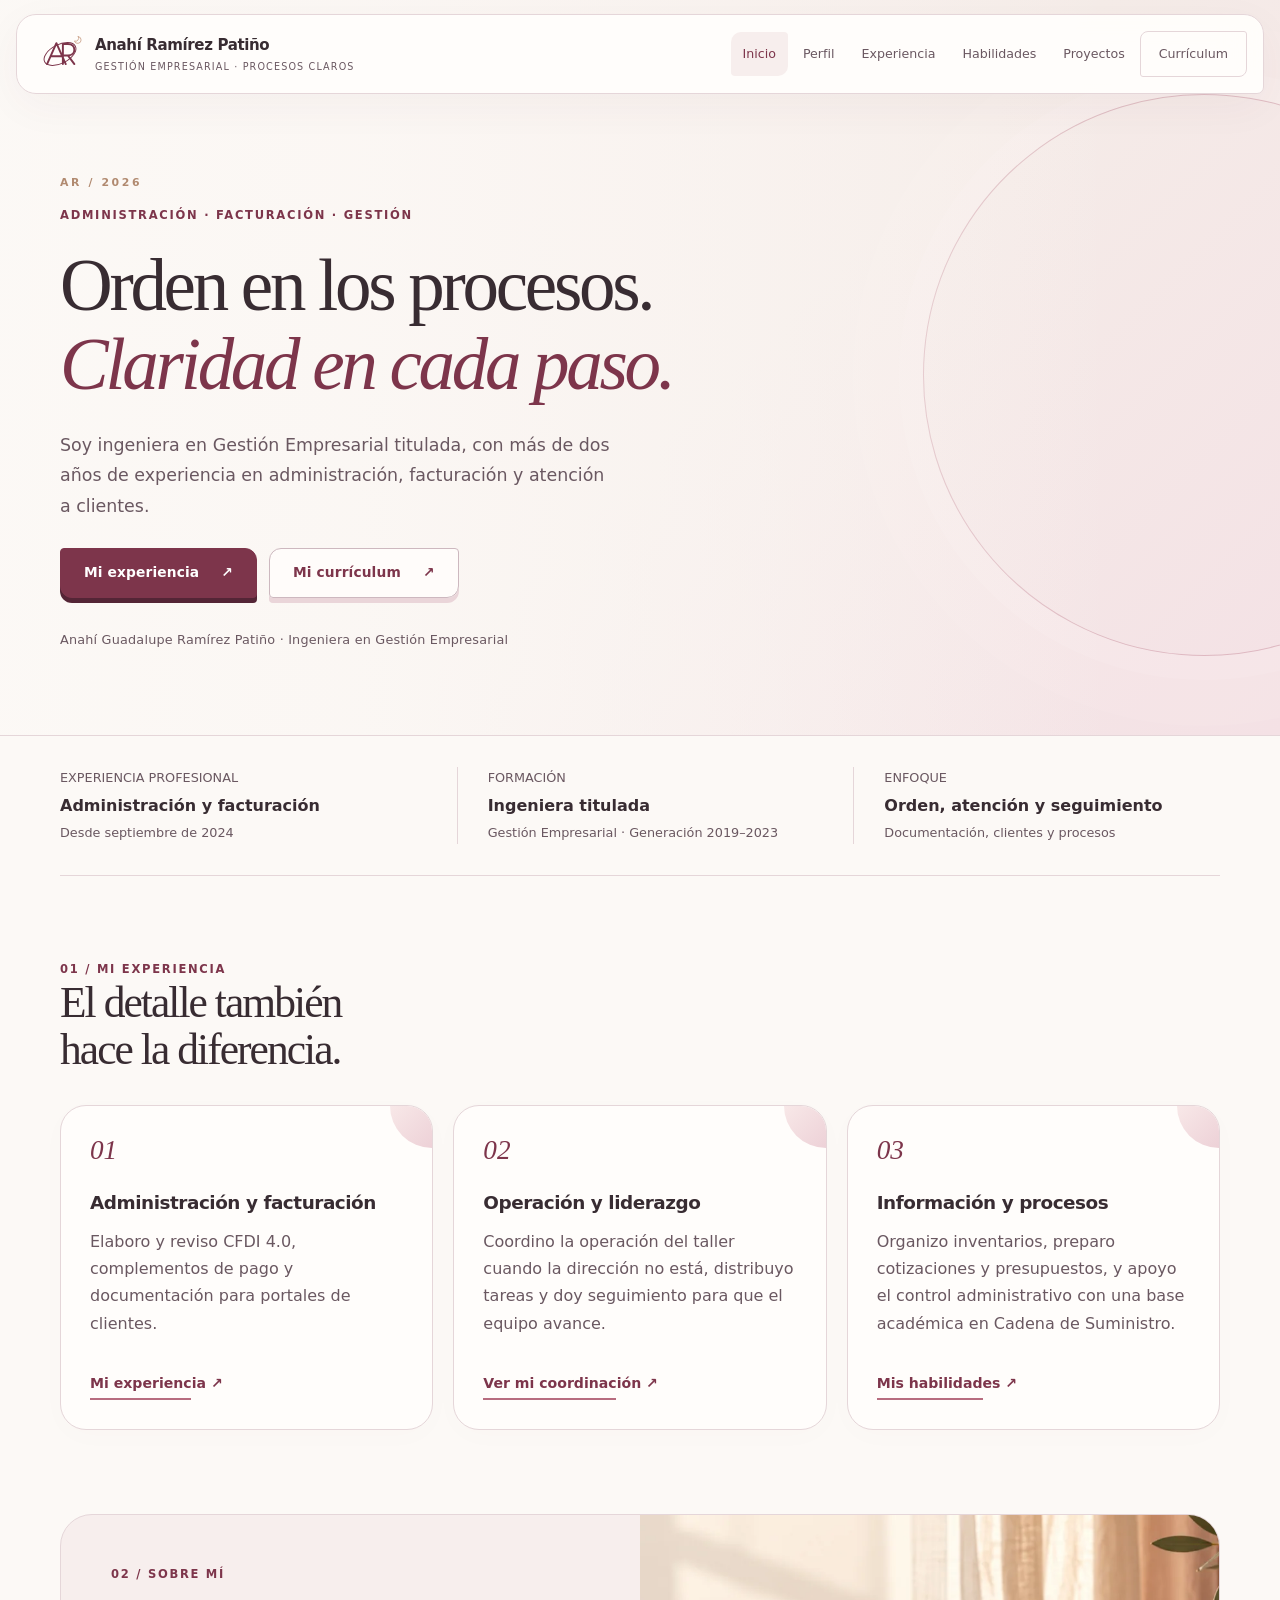
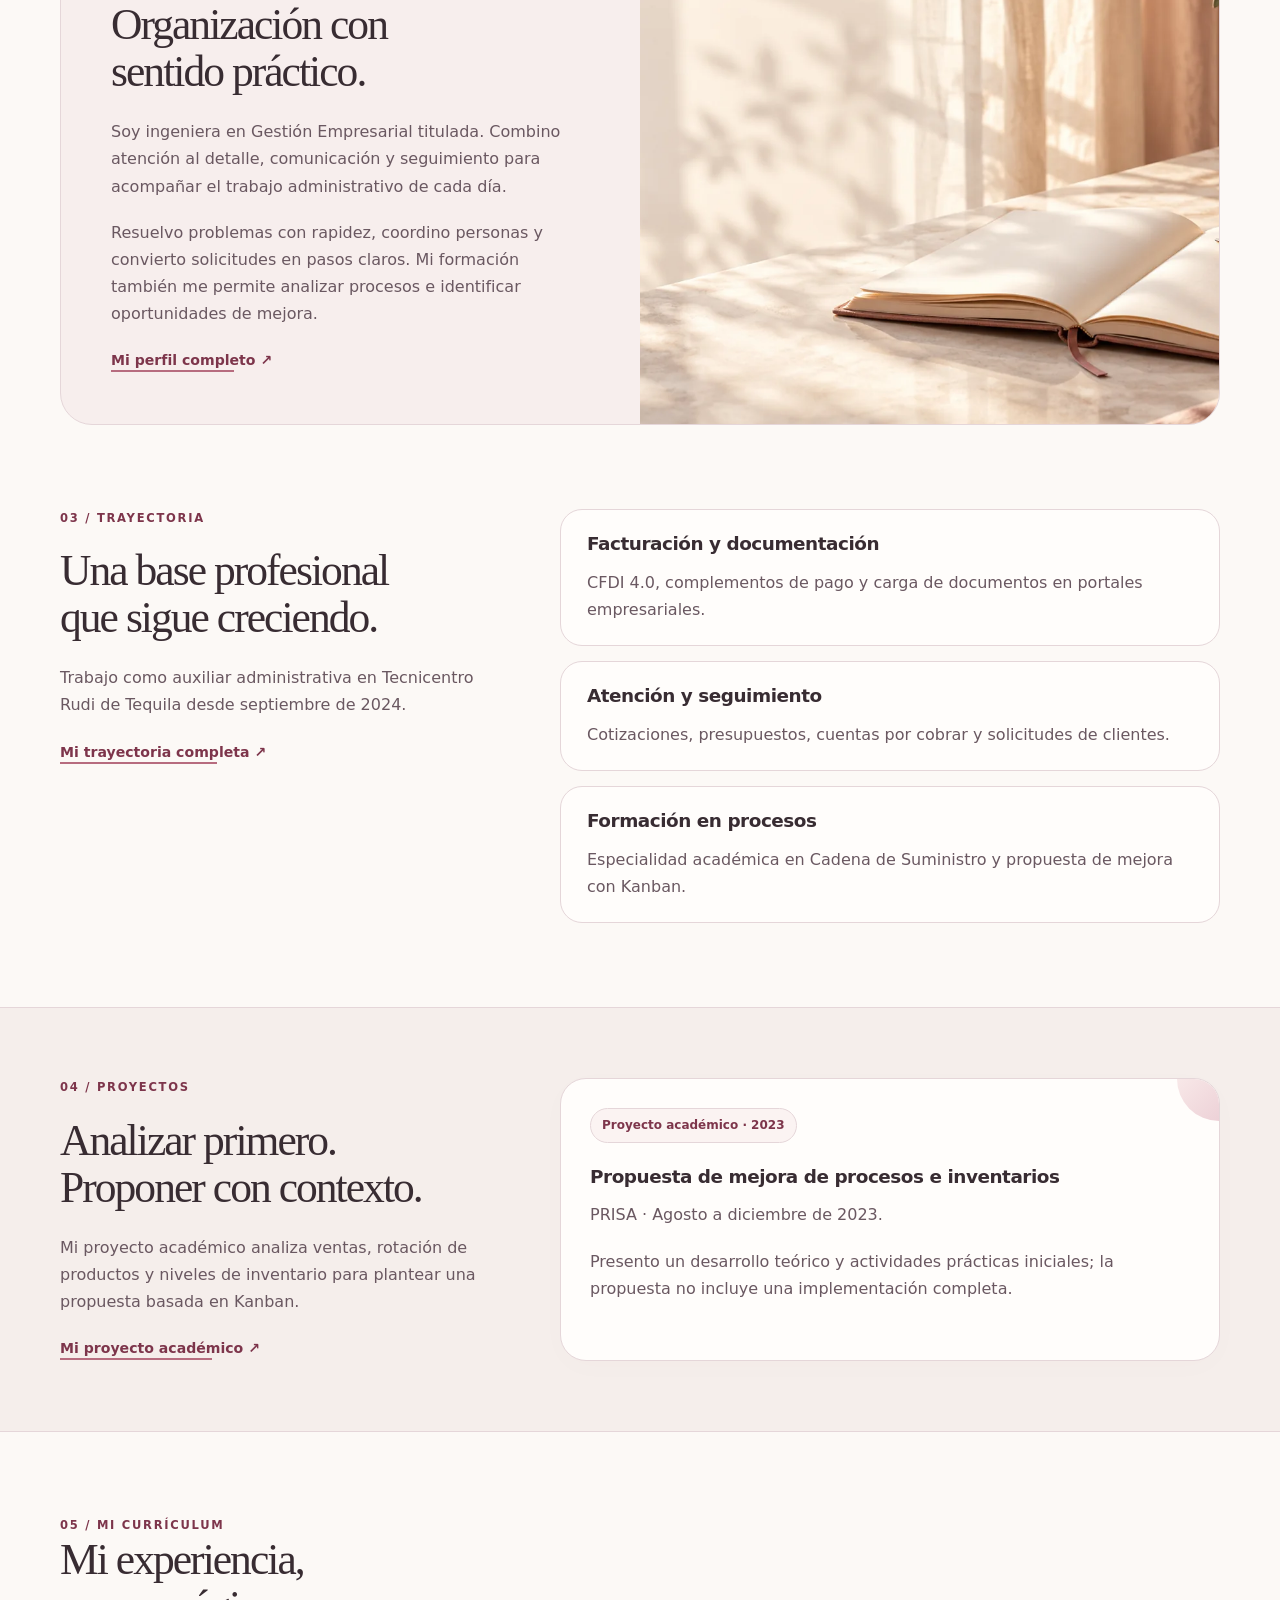
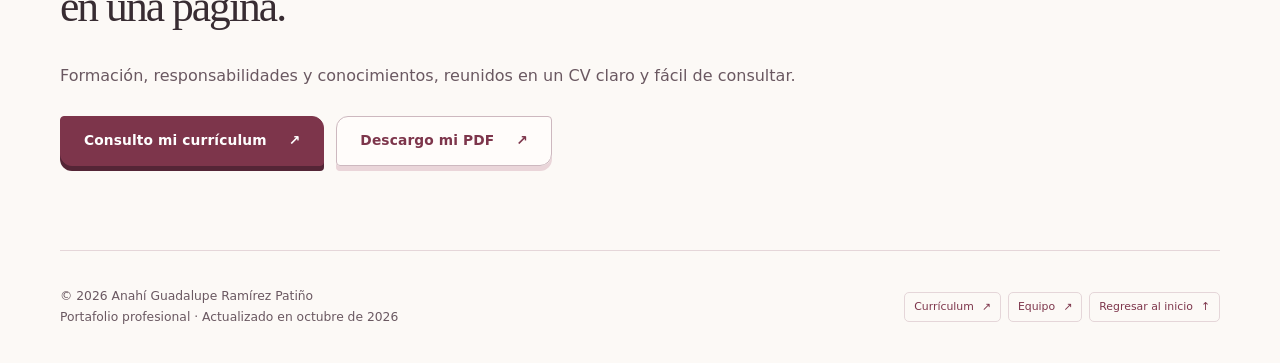
==== perfiles/anahi/index.html @ a818804b "Añade aporte de Anahí a Mi Libreta y afina navegación" ====
<!doctype html>
<html lang="es-MX"><head><meta charset="utf-8"><meta name="viewport" content="width=device-width,initial-scale=1"><meta name="theme-color" content="#fcf9f6"><meta name="description" content="Soy ingeniera en Gestión Empresarial titulada, con más de dos años de experiencia en administración, facturación y atención a clientes."><title>Portafolio profesional · Anahí Ramírez</title><link rel="canonical" href="https://descobt-stack.github.io/Equipo-Dinamita-Alfa-Lobo-Buena-Onda/perfiles/anahi/index.html"><link rel="icon" type="image/svg+xml" href="assets/ar-mark.svg?v=20261039"><link rel="stylesheet" href="assets/site.css?v=20261039"><link rel="preload" as="image" href="assets/inicio.webp"><script src="assets/site.js?v=20261039" defer></script></head>
<body><a class="skip" href="#contenido">Saltar al contenido</a><header class="header"><nav class="nav" aria-label="Navegación principal"><a class="brand" href="index.html" aria-label="Anahí Ramírez · Inicio"><img src="assets/ar-mark.svg?v=20261039" alt="" width="46" height="46"><span><strong>Anahí Ramírez Patiño</strong><small>Gestión empresarial · procesos claros</small></span></a><button type="button" class="menu" aria-controls="navLinks" aria-expanded="false">Menú</button><div class="links" id="navLinks"><a href="index.html" aria-current="page">Inicio</a><a href="perfil.html">Perfil</a><a href="experiencia.html">Experiencia</a><a href="habilidades.html">Habilidades</a><a href="proyectos.html">Proyectos</a><a href="cv.html" class="nav-cv">Currículum</a></div></nav></header>
<main id="contenido"><section class="hero" aria-labelledby="hero-title"><picture class="art" aria-hidden="true"><source media="(max-width:640px)" srcset="assets/inicio-mobile.webp"><img src="assets/inicio.webp" width="1536" height="1024" alt="" fetchpriority="high"></picture><div class="shell"><div class="hero-content"><p class="kicker">Administración · Facturación · Gestión</p><h1 id="hero-title">Orden en los procesos.<br><em>Claridad en cada paso.</em></h1><p class="lead">Soy ingeniera en Gestión Empresarial titulada, con más de dos años de experiencia en administración, facturación y atención a clientes.</p><div class="actions"><a class="button primary" href="experiencia.html">Mi experiencia <span aria-hidden="true">↗</span></a><a class="button " href="cv.html">Mi currículum <span aria-hidden="true">↗</span></a></div><p class="name">Anahí Guadalupe Ramírez Patiño · Ingeniera en Gestión Empresarial</p></div></div></section><div class="shell proof"><div><span>EXPERIENCIA PROFESIONAL</span><strong>Administración y facturación</strong><span>Desde septiembre de 2024</span></div><div><span>FORMACIÓN</span><strong>Ingeniera titulada</strong><span>Gestión Empresarial · Generación 2019–2023</span></div><div><span>ENFOQUE</span><strong>Orden, atención y seguimiento</strong><span>Documentación, clientes y procesos</span></div></div><section class="shell section"><div class="section-head"><div><p class="kicker">01 / Mi experiencia</p><h2>El detalle también<br>hace la diferencia.</h2></div></div><div class="grid"><article class="card"><span class="number">01</span><h3>Administración y facturación</h3><p>Elaboro y reviso CFDI 4.0, complementos de pago y documentación para portales de clientes.</p><a class="text-link" href="experiencia.html">Mi experiencia ↗</a></article><article class="card"><span class="number">02</span><h3>Operación y liderazgo</h3><p>Coordino la operación del taller cuando la dirección no está, distribuyo tareas y doy seguimiento para que el equipo avance.</p><a class="text-link" href="experiencia.html">Ver mi coordinación ↗</a></article><article class="card"><span class="number">03</span><h3>Información y procesos</h3><p>Organizo inventarios, preparo cotizaciones y presupuestos, y apoyo el control administrativo con una base académica en Cadena de Suministro.</p><a class="text-link" href="habilidades.html">Mis habilidades ↗</a></article></div></section><section class="shell photo-panel"><div><p class="kicker">02 / Sobre mí</p><h2>Organización con<br>sentido práctico.</h2><p>Soy ingeniera en Gestión Empresarial titulada. Combino atención al detalle, comunicación y seguimiento para acompañar el trabajo administrativo de cada día.</p><p>Resuelvo problemas con rapidez, coordino personas y convierto solicitudes en pasos claros. Mi formación también me permite analizar procesos e identificar oportunidades de mejora.</p><a class="text-link" href="perfil.html">Mi perfil completo ↗</a></div><picture><source media="(max-width:640px)" srcset="assets/perfil-mobile.webp"><img src="assets/perfil.webp" alt="Cuaderno y herramientas de escritura en un espacio de trabajo luminoso; imagen ilustrativa." width="768" height="650" loading="lazy"></picture></section><section class="shell section split"><div><p class="kicker">03 / Trayectoria</p><h2>Una base profesional<br>que sigue creciendo.</h2><p>Trabajo como auxiliar administrativa en Tecnicentro Rudi de Tequila desde septiembre de 2024.</p><a class="text-link" href="experiencia.html">Mi trayectoria completa ↗</a></div><div class="detail-list"><article><h3>Facturación y documentación</h3><p>CFDI 4.0, complementos de pago y carga de documentos en portales empresariales.</p></article><article><h3>Atención y seguimiento</h3><p>Cotizaciones, presupuestos, cuentas por cobrar y solicitudes de clientes.</p></article><article><h3>Formación en procesos</h3><p>Especialidad académica en Cadena de Suministro y propuesta de mejora con Kanban.</p></article></div></section><div class="band"><section class="shell section split"><div><p class="kicker">04 / Proyectos</p><h2>Analizar primero.<br>Proponer con contexto.</h2><p>Mi proyecto académico analiza ventas, rotación de productos y niveles de inventario para plantear una propuesta basada en Kanban.</p><a class="text-link" href="proyectos.html">Mi proyecto académico ↗</a></div><div class="card"><span class="tag">Proyecto académico · 2023</span><h3 style="margin-top:22px">Propuesta de mejora de procesos e inventarios</h3><p>PRISA · Agosto a diciembre de 2023.</p><p>Presento un desarrollo teórico y actividades prácticas iniciales; la propuesta no incluye una implementación completa.</p></div></section></div><section class="shell section"><div class="section-head"><div><p class="kicker">05 / Mi currículum</p><h2>Mi experiencia,<br>en una página.</h2></div></div><p>Formación, responsabilidades y conocimientos, reunidos en un CV claro y fácil de consultar.</p><div class="actions"><a class="button primary" href="cv.html">Consulto mi currículum <span aria-hidden="true">↗</span></a><a class="button " href="assets/CV_Anahi_Ramirez_2026_PUBLICO.pdf" download>Descargo mi PDF <span aria-hidden="true">↗</span></a></div></section></main>
<footer class="shell footer"><div><p>© 2026 Anahí Guadalupe Ramírez Patiño</p><p>Portafolio profesional · Actualizado en octubre de 2026</p></div><nav class="footer-actions" aria-label="Enlaces finales"><a class="footer-button" href="cv.html">Currículum <span aria-hidden="true">↗</span></a><a class="footer-button" href="equipo.html">Equipo <span aria-hidden="true">↗</span></a><a class="footer-button" href="#contenido">Regresar al inicio <span aria-hidden="true">↑</span></a></nav></footer></body></html>
---- perfiles/anahi/assets/site.css ----
@font-face{font-family:Portfolio;src:local('Georgia')} 
:root{--paper:#fcf9f6;--white:#fffdfb;--ink:#382c32;--muted:#6a5861;--wine:#7d354b;--rose:#f1dce0;--line:#e5d6d9;--soft:#f7eeed;--serif:Georgia,'Times New Roman',serif;--shadow:0 12px 44px #6133460b}*{box-sizing:border-box}html{scroll-behavior:smooth;scroll-padding-top:110px}body{margin:0;color:var(--ink);background:var(--paper);font:16px/1.7 system-ui,-apple-system,'Segoe UI',sans-serif}a{color:inherit}img{display:block;max-width:100%}button{font:inherit}.shell{width:min(1160px,calc(100% - 56px));margin:auto}.skip{position:fixed;left:16px;top:-100px;padding:12px 20px;background:var(--wine);color:#fff;z-index:100}.skip:focus{top:10px}a:focus-visible,button:focus-visible,summary:focus-visible{outline:3px solid var(--wine);outline-offset:5px}h1,h2,h3,p{margin-top:0}h1,h2{font-family:var(--serif);font-weight:400;line-height:1.08;letter-spacing:-.045em}h1{font-size:clamp(3rem,5.7vw,5.5rem);margin:21px 0 25px}h2{font-size:clamp(2rem,3.4vw,3.25rem);margin-bottom:23px}h3{font-size:1.15rem;line-height:1.35;letter-spacing:-.025em;margin-bottom:12px}p{color:var(--muted);margin-bottom:19px}li{color:var(--muted)}ul{padding-left:21px}li+li{margin-top:10px}.kicker{color:var(--wine);font-size:.72rem;font-weight:750;letter-spacing:.15em;text-transform:uppercase}.header{position:sticky;top:14px;z-index:30;width:min(1280px,calc(100% - 32px));margin:14px auto 0;border:1px solid var(--line);background:#fffdfbf5;backdrop-filter:blur(18px);border-radius:100px;box-shadow:var(--shadow)}.nav{display:flex;align-items:center;justify-content:space-between;gap:20px;padding:10px 16px 10px 20px;min-height:78px}.brand{display:flex;align-items:center;gap:12px;text-decoration:none;flex-shrink:0}.mark{width:46px;height:46px;border-radius:16px;background:var(--wine);color:#fff8f3;font:26px var(--serif);display:grid;place-items:center;letter-spacing:-5px;padding-right:5px}.brand strong{display:block;font-size:.94rem;letter-spacing:-.025em}.brand small{display:block;font-size:.62rem;color:var(--muted);letter-spacing:.13em;text-transform:uppercase}.links{display:flex;align-items:center;gap:3px}.links a{padding:11px 12px;font-size:.79rem;border-radius:60px;text-decoration:none;color:var(--muted)}.links a:hover,.links a[aria-current]{color:var(--wine);background:var(--soft)}.links a.nav-cv{border:1px solid var(--line);padding-inline:18px}.menu{display:none;min-height:46px;border:1px solid var(--line);border-radius:40px;background:var(--soft);color:var(--wine);padding:8px 17px}.hero{position:relative;isolation:isolate;overflow:hidden;margin-top:-108px;padding:188px 0 84px;min-height:650px;border-bottom:1px solid var(--line);background:#f5ece8}.hero .art{position:absolute;inset:0;z-index:-2}.hero .art img{width:100%;height:100%;object-fit:cover;object-position:center}.hero:after{content:'';position:absolute;inset:0;z-index:-1;background:linear-gradient(90deg,#fcf9f6fa 0%,#fcf9f6f4 30%,#fcf9f6ba 53%,#fcf9f61a 76%)}.hero-content{max-width:660px}.hero h1 em{color:var(--wine);font-weight:400}.hero .lead{max-width:560px;font-size:1.09rem;line-height:1.75}.hero .name{font-size:.8rem;letter-spacing:.015em;color:var(--muted);margin-top:31px;margin-bottom:0}.actions{display:flex;flex-wrap:wrap;gap:12px;margin:27px 0 0}.button{display:inline-flex;align-items:center;justify-content:center;gap:22px;text-decoration:none;min-height:50px;border:1px solid #cdb8bf;border-radius:50px;padding:12px 23px;background:#fffdfbea;color:var(--wine);font-size:.86rem;font-weight:650;transition:transform .2s,background .2s}.button:hover{background:var(--soft);transform:translateY(-2px)}.button.primary{background:var(--wine);color:white;border-color:var(--wine)}.button.primary:hover{background:#64293c}.text-link{color:var(--wine);font-size:.88rem;font-weight:650;text-underline-offset:6px}.proof{display:grid;grid-template-columns:repeat(3,1fr);border-bottom:1px solid var(--line);padding-block:31px;gap:30px}.proof>div+div{border-left:1px solid var(--line);padding-left:30px}.proof span{display:block;color:var(--muted);font-size:.8rem}.proof strong{display:block;font-size:1rem;margin:3px 0}.section{padding:84px 0}.section-head{display:flex;justify-content:space-between;align-items:end;gap:32px;margin-bottom:32px}.section-head h2{margin-bottom:0}.section-head p{max-width:380px;margin-bottom:0}.grid{display:grid;grid-template-columns:repeat(3,minmax(0,1fr));gap:20px}.grid.two{grid-template-columns:repeat(2,minmax(0,1fr))}.card{padding:29px;border:1px solid var(--line);border-radius:26px;background:var(--white);box-shadow:0 6px 30px #61334604}.card p:last-child{margin-bottom:0}.number{display:block;font:italic 1.7rem var(--serif);color:var(--wine);margin-bottom:25px}.card .text-link{display:inline-block;margin-top:16px}.photo-panel{display:grid;grid-template-columns:1fr 1fr;align-items:stretch;background:var(--soft);border:1px solid var(--line);border-radius:32px;overflow:hidden;margin-block:0}.photo-panel>div{padding:50px}.photo-panel picture{min-height:350px}.photo-panel img{height:100%;width:100%;object-fit:cover}.photo-panel .kicker{margin-bottom:17px}.band{background:#f5eeeb;border-block:1px solid var(--line)}.band .section{padding-block:70px}.split{display:grid;grid-template-columns:.8fr 1.2fr;gap:60px}.split h2{max-width:430px}.detail-list{display:grid;gap:15px}.detail-list article{padding:22px 26px;border:1px solid var(--line);border-radius:22px;background:var(--white)}.detail-list p{margin-bottom:0}.tag{display:inline-flex;border:1px solid var(--line);background:#fbf3f2;color:var(--wine);padding:6px 11px;border-radius:50px;font-size:.75rem;font-weight:600}.tags{display:flex;flex-wrap:wrap;gap:8px;margin-top:22px}.wide-card{padding:37px;border:1px solid var(--line);border-radius:28px;background:var(--white);margin-bottom:23px}.wide-card h2{font-size:2rem}.wide-card:last-child{margin-bottom:0}.job-top{display:flex;justify-content:space-between;align-items:flex-start;gap:25px;margin-bottom:20px}.job-top h2{margin-bottom:7px}.job-top p{margin-bottom:0}.date{font-size:.79rem;color:var(--wine);background:var(--soft);padding:7px 13px;border-radius:40px;flex-shrink:0}.timeline{display:grid;gap:20px}.timeline>div{padding:2px 0 2px 22px;border-left:2px solid #c9a8b3}.timeline h3{margin-bottom:5px}.timeline p{margin-bottom:0}.note{font-size:.86rem;padding:18px 22px;background:#f7f0ed;border-left:3px solid #a76b7b;border-radius:0 15px 15px 0;color:var(--muted)}.locked{box-shadow:none;background:#fbf7f5;color:var(--muted);text-align:center;padding:28px 20px}.locked svg{width:23px;height:23px;stroke:#866574;fill:none;stroke-width:1.6;margin:0 auto 15px}.locked h3{font-weight:550;margin-bottom:4px;font-size:1rem}.locked p{font-size:.8rem;margin:0}.cv-layout{display:grid;grid-template-columns:1fr 290px;align-items:start;gap:25px}.cv-aside{position:sticky;top:118px}.cv-aside .actions{display:grid}.cv-aside h2{font-size:1.8rem}.cv-sheet{background:var(--white);border:1px solid var(--line);border-radius:26px;padding:44px}.cv-sheet h2{font:700 1rem system-ui;color:var(--wine);letter-spacing:.06em;text-transform:uppercase;border-bottom:1px solid var(--line);padding-bottom:10px;margin:30px 0 16px}.cv-sheet h2:first-child{margin-top:0}.cv-sheet h3{font-size:1rem}.cv-sheet p,.cv-sheet li{font-size:.92rem}.cv-sheet .cv-name{font:2rem var(--serif);letter-spacing:-.035em;color:var(--ink);text-transform:none;border:0;margin:0 0 9px;padding:0}.cv-sheet .subtitle{color:var(--wine);font-size:.85rem}.footer{display:flex;justify-content:space-between;align-items:center;gap:30px;padding:35px 0;border-top:1px solid var(--line);color:var(--muted);font-size:.77rem}.footer p{margin-bottom:0}.footer a{text-underline-offset:5px}.footer-links{display:flex;gap:20px;flex-wrap:wrap}.page-end{display:flex;align-items:center;justify-content:space-between;gap:30px;padding:35px;border:1px solid var(--line);border-radius:27px;background:var(--soft);margin-top:40px}.page-end h2{font-size:1.9rem;margin:0}.page-end p{margin:7px 0 0}.page-end .button{flex-shrink:0}.viewer{width:100%;height:950px;border:1px solid var(--line);border-radius:20px;background:white}.print-only{display:none}
@media(min-width:1500px){.hero{min-height:700px}}@media(max-width:1100px){.brand strong{font-size:.85rem}.links a{padding:10px 8px;font-size:.74rem}.nav{gap:12px}.brand small{font-size:.57rem}.hero-content{max-width:60%}}@media(max-width:920px){.menu{display:block}.links{display:none;position:absolute;top:calc(100% + 10px);right:0;background:var(--white);border:1px solid var(--line);border-radius:24px;padding:12px;width:min(320px,calc(100vw - 30px));box-shadow:var(--shadow);max-height:calc(100dvh - 130px);overflow:auto}.links.open{display:flex;flex-direction:column;align-items:stretch}.links a{font-size:.9rem;padding:12px 17px}.brand strong{font-size:.95rem}.hero-content{max-width:75%}.grid{grid-template-columns:repeat(2,minmax(0,1fr))}.split{gap:30px}.cv-layout{grid-template-columns:1fr}.cv-aside{position:static;grid-row:1}.cv-aside .actions{display:flex}.cv-aside p{display:none}}
@media(max-width:640px){.shell{width:calc(100% - 36px)}body{font-size:15px}.header{top:10px;width:calc(100% - 20px);margin-top:10px}.nav{padding:8px 10px 8px 13px;min-height:70px}.brand{gap:9px}.mark{width:40px;height:42px;font-size:24px}.brand strong{font-size:.81rem}.brand small{font-size:.5rem;letter-spacing:.1em}.menu{padding-inline:13px;font-size:.8rem}.hero{padding:149px 0 45px;min-height:650px;margin-top:-92px;display:flex;align-items:center}.hero .art img{object-position:66% center}.hero:after{background:linear-gradient(90deg,#fcf9f6f5,#fcf9f6df 70%,#fcf9f6ad)}.hero-content{max-width:100%}.hero h1{font-size:clamp(2.8rem,12vw,3.8rem)}.hero .lead{font-size:1rem}.hero .name{font-size:.72rem}.actions{gap:10px}.button{padding:12px 18px;gap:12px;font-size:.8rem}.proof{grid-template-columns:1fr;padding-block:24px;gap:17px}.proof>div+div{border-left:0;border-top:1px solid var(--line);padding:17px 0 0}.proof span{font-size:.77rem}.section{padding:48px 0}.section-head{display:block;margin-bottom:25px}.section-head p{margin-top:19px}.grid,.grid.two,.split,.photo-panel{grid-template-columns:1fr}.grid{gap:14px}.card{padding:25px;border-radius:23px}.photo-panel>div{padding:30px}.photo-panel picture{min-height:230px;max-height:280px;grid-row:1}.band .section{padding-block:45px}.split{gap:15px}.job-top{display:block}.date{display:inline-block;margin-top:17px}.wide-card{padding:25px}.wide-card h2{font-size:1.65rem}.cv-sheet{padding:25px}.cv-sheet .cv-name{font-size:1.65rem}.cv-aside .actions{display:grid}.cv-aside .actions .button{width:100%}.page-end{display:block;padding:27px}.page-end .button{margin-top:23px}.footer{display:block;padding-block:28px}.footer-links{margin-top:20px;gap:18px}.viewer{height:75vh}.number{margin-bottom:20px}}
@media(prefers-reduced-motion:reduce){html{scroll-behavior:auto}*,*:before,*:after{transition:none!important;animation:none!important}}@media print{.header,.hero,.footer,.cv-aside,.skip,.page-end{display:none!important}.shell{width:100%}.section{padding:0}.cv-layout{display:block}.cv-sheet{padding:0;border:0;box-shadow:none}.cv-sheet h2{break-after:avoid}.cv-sheet li,.cv-sheet h3{break-inside:avoid}body{background:white}.print-only{display:block}}
/* Identidad editorial de Anahí: órbitas suaves, acentos de papelería y curvas orgánicas. */
:root{--rose-deep:#b76c7f;--champagne:#b18a70}
body{background:radial-gradient(circle at 88% 0%,#f8e9e8 0,#fcf9f6 27rem),var(--paper)}
.brand small{font-size:.6rem;letter-spacing:.12em}
.hero{background:linear-gradient(135deg,#f8ece8 0%,#f5ece8 55%,#f4e1e5 100%)}
.hero:before{content:'';position:absolute;z-index:-1;width:560px;height:560px;right:-205px;top:108px;border:1px solid #b76c7f5c;border-radius:50%;box-shadow:0 0 0 24px #ffffff12,0 0 0 70px #ffffff0d;transform:rotate(-17deg)}
.hero-content{position:relative}
.hero-content:before{content:'AR  /  2026';display:block;color:var(--champagne);font-size:.68rem;letter-spacing:.24em;font-weight:750;margin-bottom:14px}
.card{position:relative;overflow:hidden}
.card:before{content:'';position:absolute;top:0;right:0;width:42px;height:42px;border-radius:0 0 0 42px;background:linear-gradient(135deg,#f8e8e8,#edd1d7)}
.wide-card:before,.cv-sheet:before,.locked:before{display:none}
@media(max-width:640px){.hero:before{width:380px;height:380px;right:-210px;top:130px}.hero-content:before{font-size:.61rem}.brand small{font-size:.5rem}}
@media(max-width:360px){.nav{gap:6px}.brand{min-width:0;flex:1}.brand>span{min-width:0;overflow:hidden}.brand strong{white-space:nowrap;overflow:hidden;text-overflow:ellipsis}.menu{padding-inline:10px}}
.hero:after{background:linear-gradient(90deg,#fcf9f6f5 0%,#fcf9f6d6 29%,#fcf9f680 57%,#fcf9f600 87%)}
@media(max-width:640px){.hero:after{background:linear-gradient(90deg,#fcf9f6f4 0%,#fcf9f6cf 67%,#fcf9f652 100%)}}
/* Navegación y acciones propias: menos genéricas, más editoriales y con lectura firme. */
.header{border-radius:20px 20px 7px 20px}
.button{border-radius:12px 4px 12px 4px;letter-spacing:.01em;box-shadow:0 5px 0 #ead5d9;transform:none}
.button:hover{transform:translateY(-2px);box-shadow:0 7px 0 #ead5d9}
.button.primary{border-radius:4px 12px 4px 12px;box-shadow:0 5px 0 #542536}
.button.primary:hover{box-shadow:0 7px 0 #542536}
.links a{border-radius:10px 4px 10px 4px}
.links a.nav-cv{border-radius:8px 3px 8px 3px}
.text-link{position:relative;text-decoration:none;padding-bottom:4px}
.text-link:after{content:'';position:absolute;left:0;right:24%;bottom:0;height:2px;background:var(--rose-deep);transform-origin:left;transition:transform .2s}
.text-link:hover:after{transform:scaleX(1.35)}
.page-end{border-radius:20px 6px 20px 6px}
@media(max-width:640px){.button{box-shadow:0 4px 0 #ead5d9}.button.primary{box-shadow:0 4px 0 #542536}.button:hover,.button.primary:hover{box-shadow:0 4px 0 #ead5d9}.button.primary:hover{box-shadow:0 4px 0 #542536}}
/* Menú y cierre de página: navegación geométrica, breve y discreta. */
.menu{border-radius:12px 4px 12px 4px;font-weight:650;box-shadow:0 4px 0 #ead5d9}
.footer-actions{display:flex;gap:9px;flex-wrap:wrap;justify-content:flex-end}
.footer-button{display:inline-flex;align-items:center;gap:8px;border:1px solid var(--line);border-radius:10px 4px 10px 4px;background:var(--white);padding:8px 12px;color:var(--wine);text-decoration:none;font-size:.75rem;transition:transform .2s,background .2s}
.footer-button:hover{background:var(--soft);transform:translateY(-2px)}
@media(max-width:920px){.links{border-radius:20px 6px 20px 6px;width:min(340px,calc(100vw - 30px));padding:12px}.links.open{display:grid;grid-template-columns:repeat(2,minmax(0,1fr));gap:8px}.links a{font-size:.86rem;padding:13px 12px;border:1px solid var(--line);background:#fffdfb;border-radius:11px 4px 11px 4px}.links a.nav-cv{grid-column:1 / -1;text-align:center}.links a:hover,.links a[aria-current]{background:var(--soft)}}
@media(max-width:640px){.footer-actions{justify-content:flex-start;margin-top:19px}.footer-button{padding:9px 11px;font-size:.72rem}}
/* Ajuste final: lista ligera y acciones de cierre compactas. */
.menu{min-height:40px;padding:7px 15px;border-radius:8px;background:var(--white);box-shadow:none;font-size:.8rem}
.footer-actions{gap:7px}
.footer-button{min-height:30px;padding:5px 9px;border-radius:5px;background:transparent;box-shadow:none;font-size:.68rem;font-weight:500}
@media(max-width:920px){.links{width:min(290px,calc(100vw - 30px));border-radius:16px;padding:8px;display:none}.links.open{display:flex;flex-direction:column;align-items:stretch;gap:0}.links a{padding:10px 13px;border:0;border-bottom:1px solid var(--line);background:transparent;border-radius:4px;text-align:left;font-size:.86rem}.links a:last-child{border-bottom:0}.links a.nav-cv{grid-column:auto;text-align:left}.links a:hover,.links a[aria-current]{background:var(--soft)}}
@media(max-width:640px){.footer-actions{justify-content:flex-start;margin-top:16px}.footer-button{min-height:29px;padding:4px 8px;font-size:.66rem}}
/* Último ajuste móvil: navegación y cierre más finos, sin perder legibilidad. */
@media(max-width:920px){.links{width:min(274px,calc(100vw - 30px));padding:6px;border-radius:14px}.links a{padding:7px 11px;font-size:.8rem;line-height:1.35}.links a:last-child{border-bottom:0}}
@media(max-width:640px){.footer-actions{gap:5px;margin-top:14px}.footer-button{min-height:27px;padding:3px 7px;font-size:.62rem;border-radius:4px}.footer-button span{font-size:.62rem}}
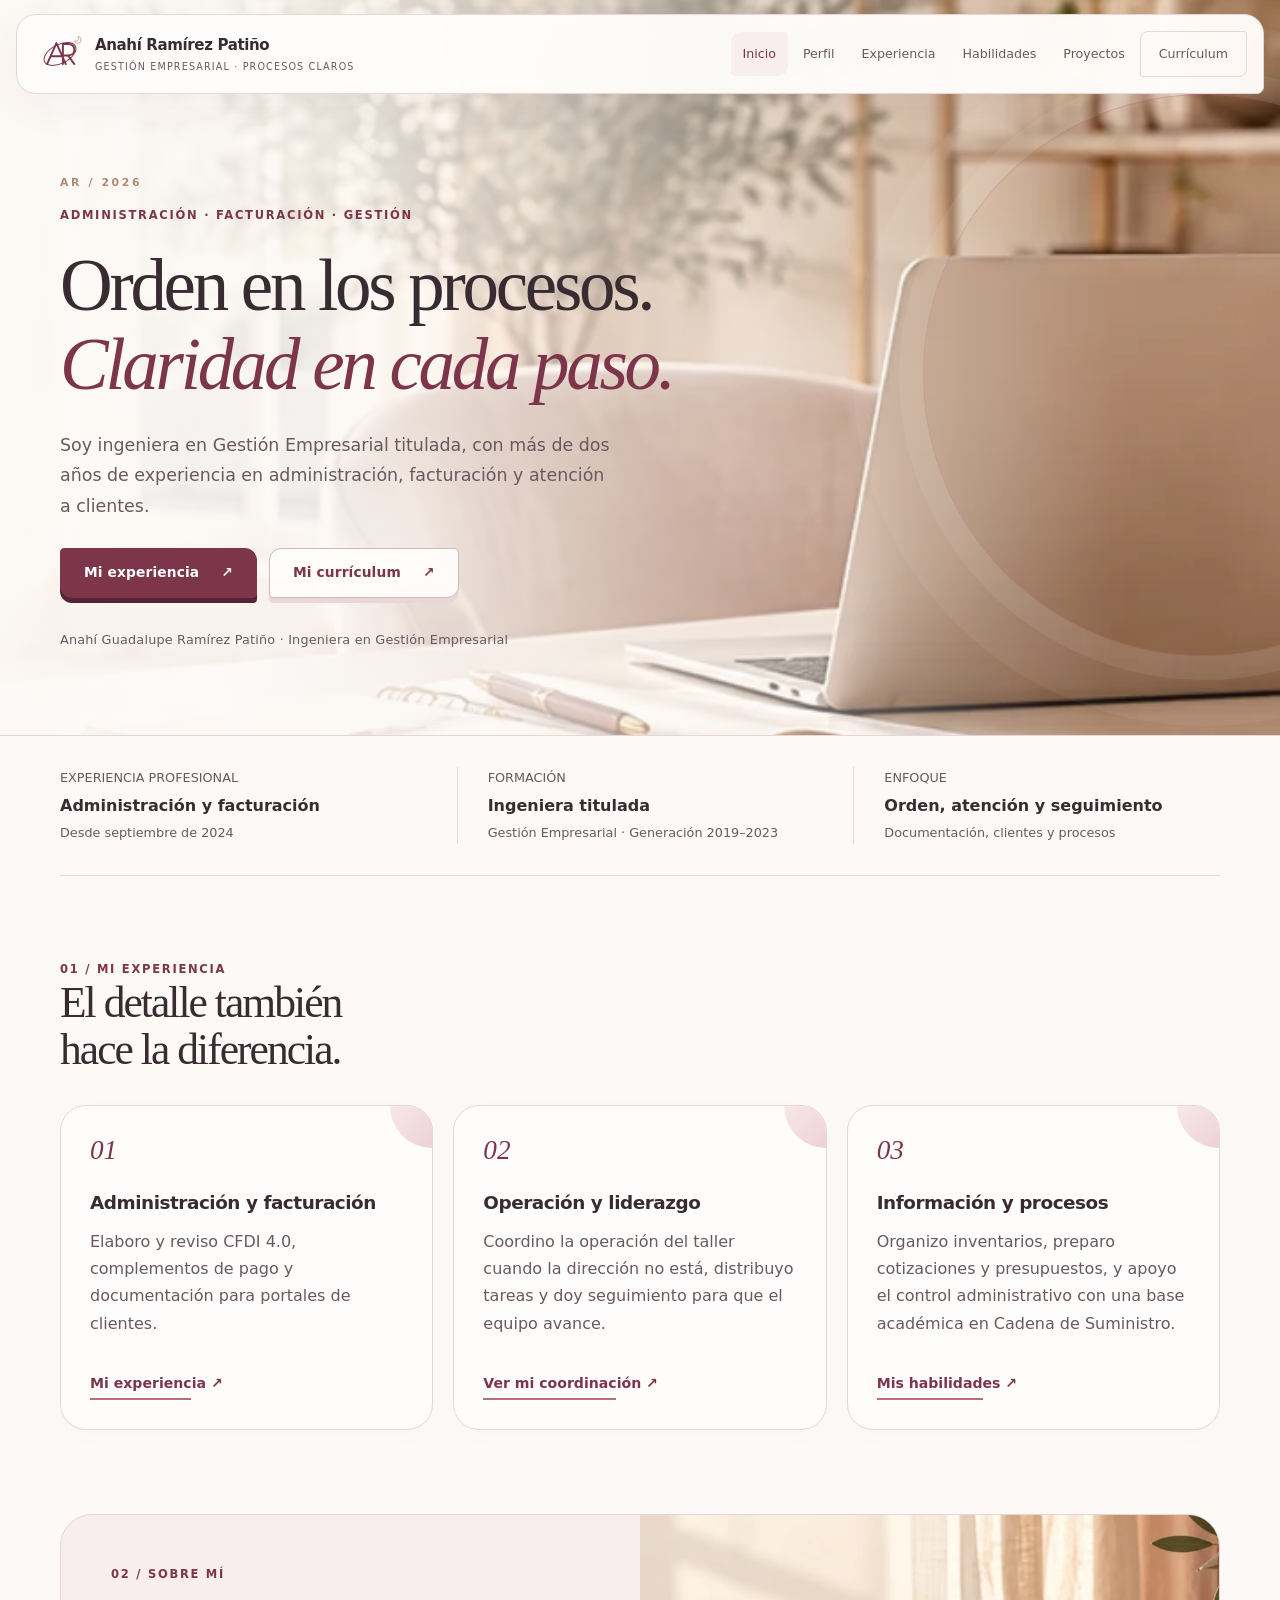
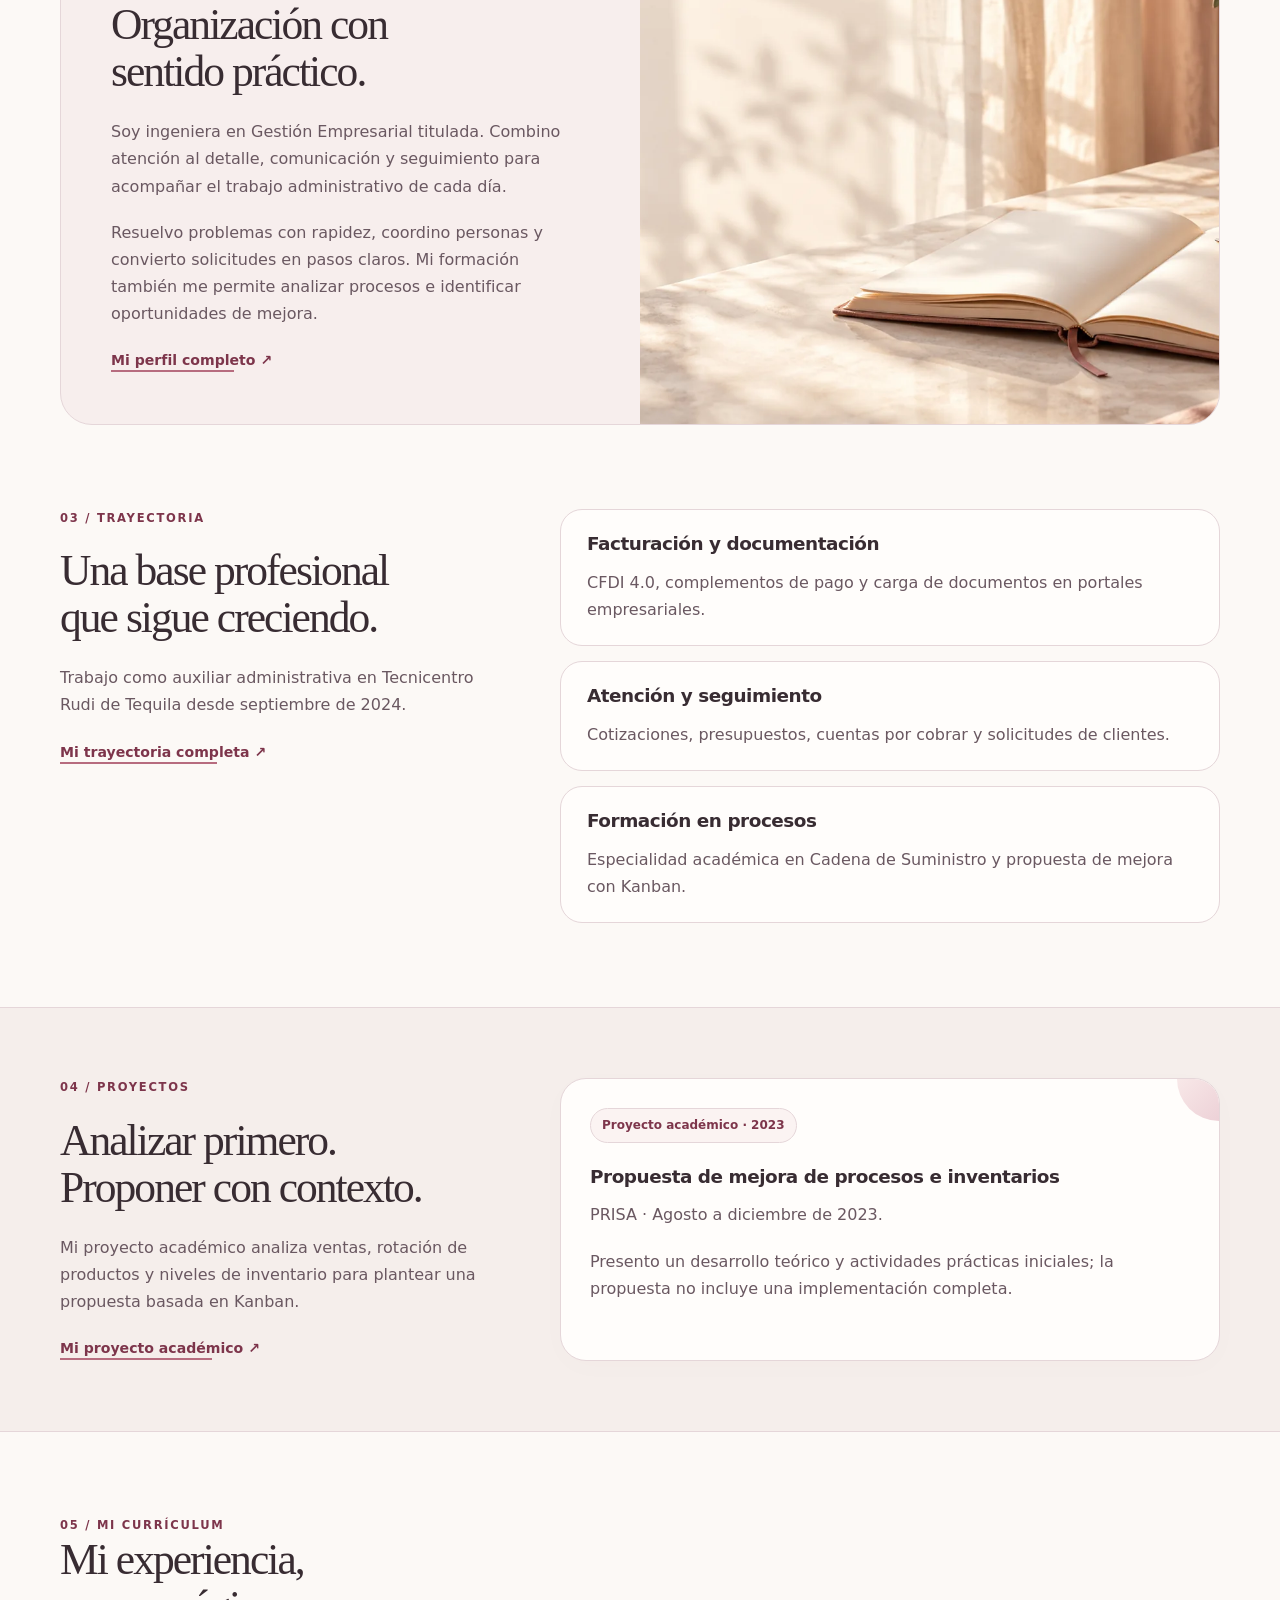
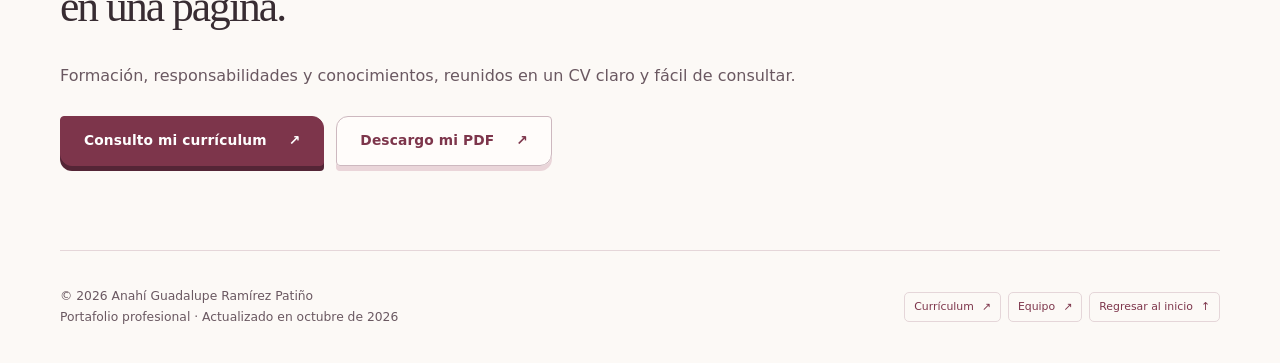
==== commit 8efc5014: "Mantiene Mi Libreta privada y restaura el CV" ====
--- a/perfiles/anahi/index.html
+++ b/perfiles/anahi/index.html
@@ -1,5 +1,5 @@
 <!doctype html>
-<html lang="es-MX"><head><meta charset="utf-8"><meta name="viewport" content="width=device-width,initial-scale=1"><meta name="theme-color" content="#fcf9f6"><meta name="description" content="Soy ingeniera en Gestión Empresarial titulada, con más de dos años de experiencia en administración, facturación y atención a clientes."><title>Portafolio profesional · Anahí Ramírez</title><link rel="canonical" href="https://descobt-stack.github.io/Equipo-Dinamita-Alfa-Lobo-Buena-Onda/perfiles/anahi/index.html"><link rel="icon" type="image/svg+xml" href="assets/ar-mark.svg?v=20261039"><link rel="stylesheet" href="assets/site.css?v=20261039"><link rel="preload" as="image" href="assets/inicio.webp"><script src="assets/site.js?v=20261039" defer></script></head>
-<body><a class="skip" href="#contenido">Saltar al contenido</a><header class="header"><nav class="nav" aria-label="Navegación principal"><a class="brand" href="index.html" aria-label="Anahí Ramírez · Inicio"><img src="assets/ar-mark.svg?v=20261039" alt="" width="46" height="46"><span><strong>Anahí Ramírez Patiño</strong><small>Gestión empresarial · procesos claros</small></span></a><button type="button" class="menu" aria-controls="navLinks" aria-expanded="false">Menú</button><div class="links" id="navLinks"><a href="index.html" aria-current="page">Inicio</a><a href="perfil.html">Perfil</a><a href="experiencia.html">Experiencia</a><a href="habilidades.html">Habilidades</a><a href="proyectos.html">Proyectos</a><a href="cv.html" class="nav-cv">Currículum</a></div></nav></header>
+<html lang="es-MX"><head><meta charset="utf-8"><meta name="viewport" content="width=device-width,initial-scale=1"><meta name="theme-color" content="#fcf9f6"><meta name="description" content="Soy ingeniera en Gestión Empresarial titulada, con más de dos años de experiencia en administración, facturación y atención a clientes."><title>Portafolio profesional · Anahí Ramírez</title><link rel="canonical" href="https://descobt-stack.github.io/Equipo-Dinamita-Alfa-Lobo-Buena-Onda/perfiles/anahi/index.html"><link rel="icon" type="image/svg+xml" href="assets/ar-mark.svg?v=20261040"><link rel="stylesheet" href="assets/site.css?v=20261040"><link rel="preload" as="image" href="assets/inicio.webp"><script src="assets/site.js?v=20261040" defer></script></head>
+<body><a class="skip" href="#contenido">Saltar al contenido</a><header class="header"><nav class="nav" aria-label="Navegación principal"><a class="brand" href="index.html" aria-label="Anahí Ramírez · Inicio"><img src="assets/ar-mark.svg?v=20261040" alt="" width="46" height="46"><span><strong>Anahí Ramírez Patiño</strong><small>Gestión empresarial · procesos claros</small></span></a><button type="button" class="menu" aria-controls="navLinks" aria-expanded="false">Menú</button><div class="links" id="navLinks"><a href="index.html" aria-current="page">Inicio</a><a href="perfil.html">Perfil</a><a href="experiencia.html">Experiencia</a><a href="habilidades.html">Habilidades</a><a href="proyectos.html">Proyectos</a><a href="cv.html" class="nav-cv">Currículum</a></div></nav></header>
 <main id="contenido"><section class="hero" aria-labelledby="hero-title"><picture class="art" aria-hidden="true"><source media="(max-width:640px)" srcset="assets/inicio-mobile.webp"><img src="assets/inicio.webp" width="1536" height="1024" alt="" fetchpriority="high"></picture><div class="shell"><div class="hero-content"><p class="kicker">Administración · Facturación · Gestión</p><h1 id="hero-title">Orden en los procesos.<br><em>Claridad en cada paso.</em></h1><p class="lead">Soy ingeniera en Gestión Empresarial titulada, con más de dos años de experiencia en administración, facturación y atención a clientes.</p><div class="actions"><a class="button primary" href="experiencia.html">Mi experiencia <span aria-hidden="true">↗</span></a><a class="button " href="cv.html">Mi currículum <span aria-hidden="true">↗</span></a></div><p class="name">Anahí Guadalupe Ramírez Patiño · Ingeniera en Gestión Empresarial</p></div></div></section><div class="shell proof"><div><span>EXPERIENCIA PROFESIONAL</span><strong>Administración y facturación</strong><span>Desde septiembre de 2024</span></div><div><span>FORMACIÓN</span><strong>Ingeniera titulada</strong><span>Gestión Empresarial · Generación 2019–2023</span></div><div><span>ENFOQUE</span><strong>Orden, atención y seguimiento</strong><span>Documentación, clientes y procesos</span></div></div><section class="shell section"><div class="section-head"><div><p class="kicker">01 / Mi experiencia</p><h2>El detalle también<br>hace la diferencia.</h2></div></div><div class="grid"><article class="card"><span class="number">01</span><h3>Administración y facturación</h3><p>Elaboro y reviso CFDI 4.0, complementos de pago y documentación para portales de clientes.</p><a class="text-link" href="experiencia.html">Mi experiencia ↗</a></article><article class="card"><span class="number">02</span><h3>Operación y liderazgo</h3><p>Coordino la operación del taller cuando la dirección no está, distribuyo tareas y doy seguimiento para que el equipo avance.</p><a class="text-link" href="experiencia.html">Ver mi coordinación ↗</a></article><article class="card"><span class="number">03</span><h3>Información y procesos</h3><p>Organizo inventarios, preparo cotizaciones y presupuestos, y apoyo el control administrativo con una base académica en Cadena de Suministro.</p><a class="text-link" href="habilidades.html">Mis habilidades ↗</a></article></div></section><section class="shell photo-panel"><div><p class="kicker">02 / Sobre mí</p><h2>Organización con<br>sentido práctico.</h2><p>Soy ingeniera en Gestión Empresarial titulada. Combino atención al detalle, comunicación y seguimiento para acompañar el trabajo administrativo de cada día.</p><p>Resuelvo problemas con rapidez, coordino personas y convierto solicitudes en pasos claros. Mi formación también me permite analizar procesos e identificar oportunidades de mejora.</p><a class="text-link" href="perfil.html">Mi perfil completo ↗</a></div><picture><source media="(max-width:640px)" srcset="assets/perfil-mobile.webp"><img src="assets/perfil.webp" alt="Cuaderno y herramientas de escritura en un espacio de trabajo luminoso; imagen ilustrativa." width="768" height="650" loading="lazy"></picture></section><section class="shell section split"><div><p class="kicker">03 / Trayectoria</p><h2>Una base profesional<br>que sigue creciendo.</h2><p>Trabajo como auxiliar administrativa en Tecnicentro Rudi de Tequila desde septiembre de 2024.</p><a class="text-link" href="experiencia.html">Mi trayectoria completa ↗</a></div><div class="detail-list"><article><h3>Facturación y documentación</h3><p>CFDI 4.0, complementos de pago y carga de documentos en portales empresariales.</p></article><article><h3>Atención y seguimiento</h3><p>Cotizaciones, presupuestos, cuentas por cobrar y solicitudes de clientes.</p></article><article><h3>Formación en procesos</h3><p>Especialidad académica en Cadena de Suministro y propuesta de mejora con Kanban.</p></article></div></section><div class="band"><section class="shell section split"><div><p class="kicker">04 / Proyectos</p><h2>Analizar primero.<br>Proponer con contexto.</h2><p>Mi proyecto académico analiza ventas, rotación de productos y niveles de inventario para plantear una propuesta basada en Kanban.</p><a class="text-link" href="proyectos.html">Mi proyecto académico ↗</a></div><div class="card"><span class="tag">Proyecto académico · 2023</span><h3 style="margin-top:22px">Propuesta de mejora de procesos e inventarios</h3><p>PRISA · Agosto a diciembre de 2023.</p><p>Presento un desarrollo teórico y actividades prácticas iniciales; la propuesta no incluye una implementación completa.</p></div></section></div><section class="shell section"><div class="section-head"><div><p class="kicker">05 / Mi currículum</p><h2>Mi experiencia,<br>en una página.</h2></div></div><p>Formación, responsabilidades y conocimientos, reunidos en un CV claro y fácil de consultar.</p><div class="actions"><a class="button primary" href="cv.html">Consulto mi currículum <span aria-hidden="true">↗</span></a><a class="button " href="assets/CV_Anahi_Ramirez_2026_PUBLICO.pdf" download>Descargo mi PDF <span aria-hidden="true">↗</span></a></div></section></main>
 <footer class="shell footer"><div><p>© 2026 Anahí Guadalupe Ramírez Patiño</p><p>Portafolio profesional · Actualizado en octubre de 2026</p></div><nav class="footer-actions" aria-label="Enlaces finales"><a class="footer-button" href="cv.html">Currículum <span aria-hidden="true">↗</span></a><a class="footer-button" href="equipo.html">Equipo <span aria-hidden="true">↗</span></a><a class="footer-button" href="#contenido">Regresar al inicio <span aria-hidden="true">↑</span></a></nav></footer></body></html>
--- a/perfiles/anahi/assets/site.css
+++ b/perfiles/anahi/assets/site.css
@@ -47,3 +47,4 @@
 /* Último ajuste móvil: navegación y cierre más finos, sin perder legibilidad. */
 @media(max-width:920px){.links{width:min(274px,calc(100vw - 30px));padding:6px;border-radius:14px}.links a{padding:7px 11px;font-size:.8rem;line-height:1.35}.links a:last-child{border-bottom:0}}
 @media(max-width:640px){.footer-actions{gap:5px;margin-top:14px}.footer-button{min-height:27px;padding:3px 7px;font-size:.62rem;border-radius:4px}.footer-button span{font-size:.62rem}}
+.button.is-disabled{opacity:.62;cursor:not-allowed;pointer-events:none;filter:saturate(.65)}
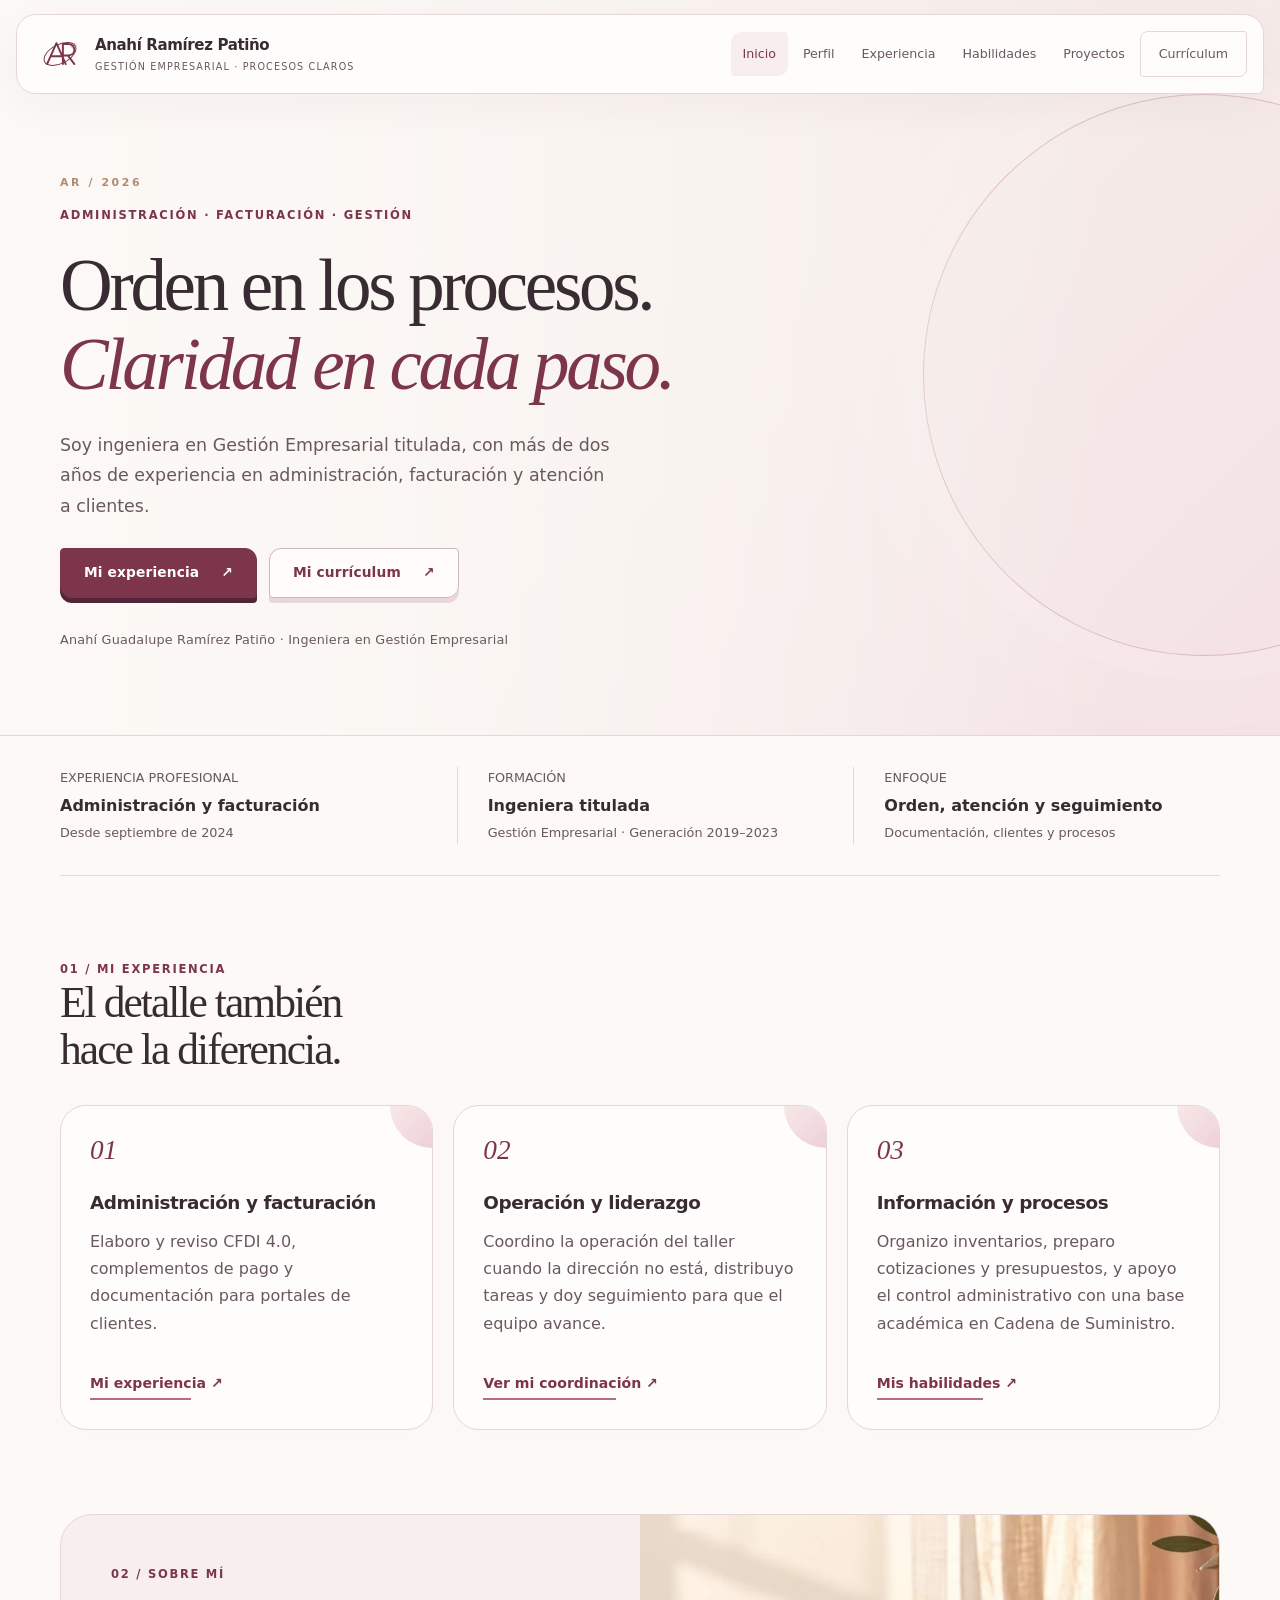
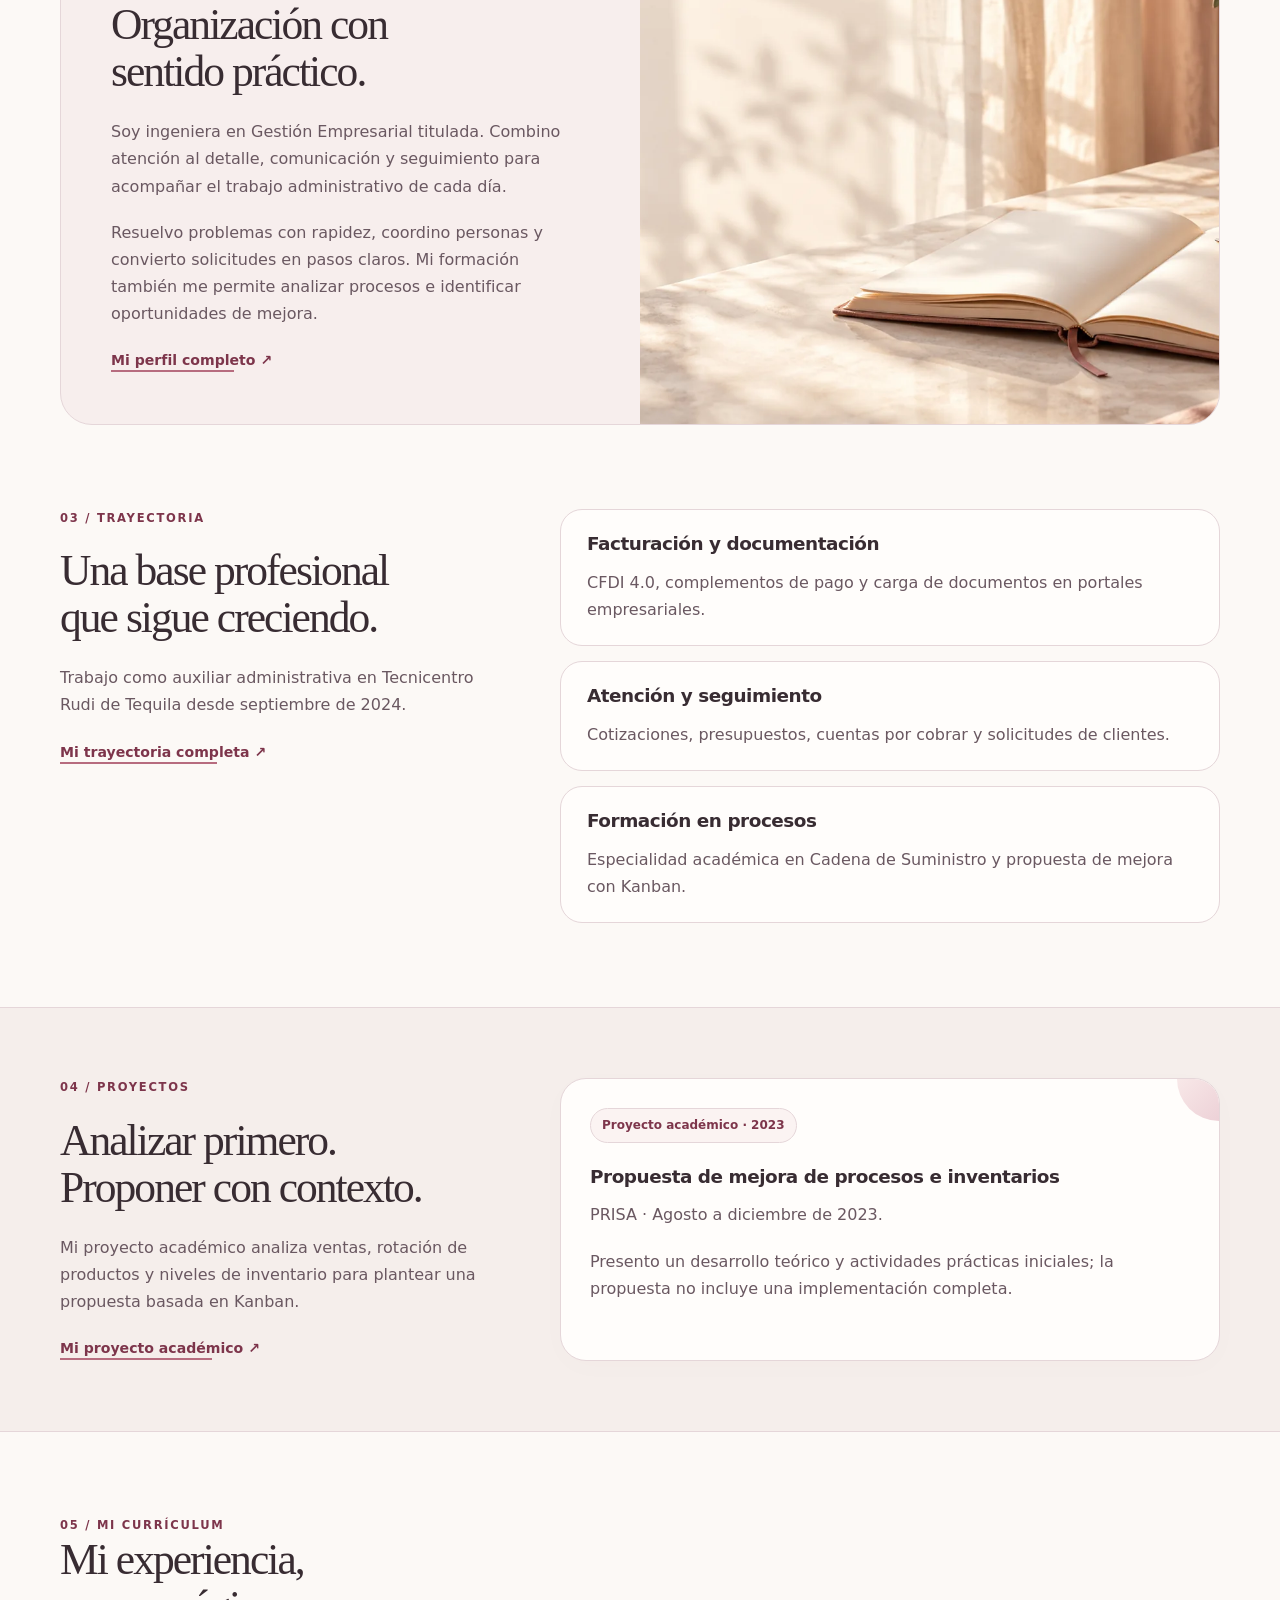
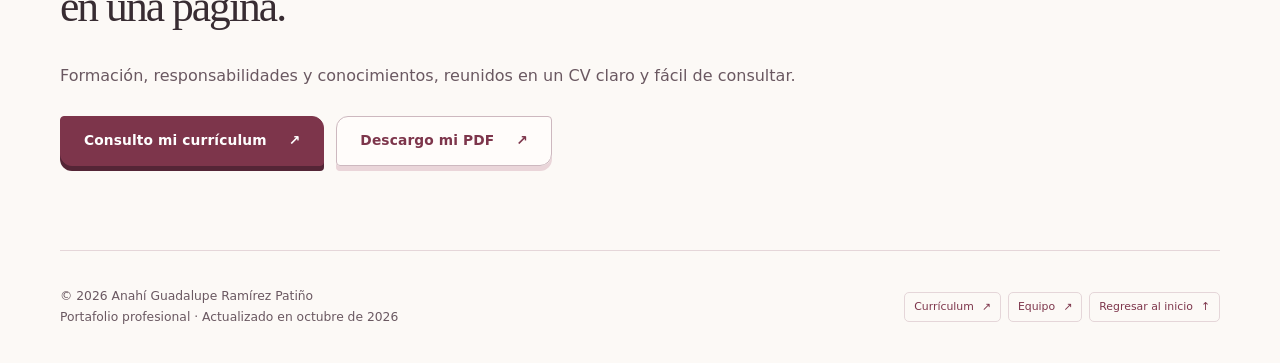
==== commit 437c0472: "Refina órbita y rediseña CV en blanco y azul" ====
--- a/perfiles/anahi/index.html
+++ b/perfiles/anahi/index.html
@@ -1,5 +1,5 @@
 <!doctype html>
-<html lang="es-MX"><head><meta charset="utf-8"><meta name="viewport" content="width=device-width,initial-scale=1"><meta name="theme-color" content="#fcf9f6"><meta name="description" content="Soy ingeniera en Gestión Empresarial titulada, con más de dos años de experiencia en administración, facturación y atención a clientes."><title>Portafolio profesional · Anahí Ramírez</title><link rel="canonical" href="https://descobt-stack.github.io/Equipo-Dinamita-Alfa-Lobo-Buena-Onda/perfiles/anahi/index.html"><link rel="icon" type="image/svg+xml" href="assets/ar-mark.svg?v=20261040"><link rel="stylesheet" href="assets/site.css?v=20261040"><link rel="preload" as="image" href="assets/inicio.webp"><script src="assets/site.js?v=20261040" defer></script></head>
-<body><a class="skip" href="#contenido">Saltar al contenido</a><header class="header"><nav class="nav" aria-label="Navegación principal"><a class="brand" href="index.html" aria-label="Anahí Ramírez · Inicio"><img src="assets/ar-mark.svg?v=20261040" alt="" width="46" height="46"><span><strong>Anahí Ramírez Patiño</strong><small>Gestión empresarial · procesos claros</small></span></a><button type="button" class="menu" aria-controls="navLinks" aria-expanded="false">Menú</button><div class="links" id="navLinks"><a href="index.html" aria-current="page">Inicio</a><a href="perfil.html">Perfil</a><a href="experiencia.html">Experiencia</a><a href="habilidades.html">Habilidades</a><a href="proyectos.html">Proyectos</a><a href="cv.html" class="nav-cv">Currículum</a></div></nav></header>
+<html lang="es-MX"><head><meta charset="utf-8"><meta name="viewport" content="width=device-width,initial-scale=1"><meta name="theme-color" content="#fcf9f6"><meta name="description" content="Soy ingeniera en Gestión Empresarial titulada, con más de dos años de experiencia en administración, facturación y atención a clientes."><title>Portafolio profesional · Anahí Ramírez</title><link rel="canonical" href="https://descobt-stack.github.io/Equipo-Dinamita-Alfa-Lobo-Buena-Onda/perfiles/anahi/index.html"><link rel="icon" type="image/svg+xml" href="assets/ar-mark.svg?v=20261041"><link rel="stylesheet" href="assets/site.css?v=20261041"><link rel="preload" as="image" href="assets/inicio.webp"><script src="assets/site.js?v=20261041" defer></script></head>
+<body><a class="skip" href="#contenido">Saltar al contenido</a><header class="header"><nav class="nav" aria-label="Navegación principal"><a class="brand" href="index.html" aria-label="Anahí Ramírez · Inicio"><img src="assets/ar-mark.svg?v=20261041" alt="" width="46" height="46"><span><strong>Anahí Ramírez Patiño</strong><small>Gestión empresarial · procesos claros</small></span></a><button type="button" class="menu" aria-controls="navLinks" aria-expanded="false">Menú</button><div class="links" id="navLinks"><a href="index.html" aria-current="page">Inicio</a><a href="perfil.html">Perfil</a><a href="experiencia.html">Experiencia</a><a href="habilidades.html">Habilidades</a><a href="proyectos.html">Proyectos</a><a href="cv.html" class="nav-cv">Currículum</a></div></nav></header>
 <main id="contenido"><section class="hero" aria-labelledby="hero-title"><picture class="art" aria-hidden="true"><source media="(max-width:640px)" srcset="assets/inicio-mobile.webp"><img src="assets/inicio.webp" width="1536" height="1024" alt="" fetchpriority="high"></picture><div class="shell"><div class="hero-content"><p class="kicker">Administración · Facturación · Gestión</p><h1 id="hero-title">Orden en los procesos.<br><em>Claridad en cada paso.</em></h1><p class="lead">Soy ingeniera en Gestión Empresarial titulada, con más de dos años de experiencia en administración, facturación y atención a clientes.</p><div class="actions"><a class="button primary" href="experiencia.html">Mi experiencia <span aria-hidden="true">↗</span></a><a class="button " href="cv.html">Mi currículum <span aria-hidden="true">↗</span></a></div><p class="name">Anahí Guadalupe Ramírez Patiño · Ingeniera en Gestión Empresarial</p></div></div></section><div class="shell proof"><div><span>EXPERIENCIA PROFESIONAL</span><strong>Administración y facturación</strong><span>Desde septiembre de 2024</span></div><div><span>FORMACIÓN</span><strong>Ingeniera titulada</strong><span>Gestión Empresarial · Generación 2019–2023</span></div><div><span>ENFOQUE</span><strong>Orden, atención y seguimiento</strong><span>Documentación, clientes y procesos</span></div></div><section class="shell section"><div class="section-head"><div><p class="kicker">01 / Mi experiencia</p><h2>El detalle también<br>hace la diferencia.</h2></div></div><div class="grid"><article class="card"><span class="number">01</span><h3>Administración y facturación</h3><p>Elaboro y reviso CFDI 4.0, complementos de pago y documentación para portales de clientes.</p><a class="text-link" href="experiencia.html">Mi experiencia ↗</a></article><article class="card"><span class="number">02</span><h3>Operación y liderazgo</h3><p>Coordino la operación del taller cuando la dirección no está, distribuyo tareas y doy seguimiento para que el equipo avance.</p><a class="text-link" href="experiencia.html">Ver mi coordinación ↗</a></article><article class="card"><span class="number">03</span><h3>Información y procesos</h3><p>Organizo inventarios, preparo cotizaciones y presupuestos, y apoyo el control administrativo con una base académica en Cadena de Suministro.</p><a class="text-link" href="habilidades.html">Mis habilidades ↗</a></article></div></section><section class="shell photo-panel"><div><p class="kicker">02 / Sobre mí</p><h2>Organización con<br>sentido práctico.</h2><p>Soy ingeniera en Gestión Empresarial titulada. Combino atención al detalle, comunicación y seguimiento para acompañar el trabajo administrativo de cada día.</p><p>Resuelvo problemas con rapidez, coordino personas y convierto solicitudes en pasos claros. Mi formación también me permite analizar procesos e identificar oportunidades de mejora.</p><a class="text-link" href="perfil.html">Mi perfil completo ↗</a></div><picture><source media="(max-width:640px)" srcset="assets/perfil-mobile.webp"><img src="assets/perfil.webp" alt="Cuaderno y herramientas de escritura en un espacio de trabajo luminoso; imagen ilustrativa." width="768" height="650" loading="lazy"></picture></section><section class="shell section split"><div><p class="kicker">03 / Trayectoria</p><h2>Una base profesional<br>que sigue creciendo.</h2><p>Trabajo como auxiliar administrativa en Tecnicentro Rudi de Tequila desde septiembre de 2024.</p><a class="text-link" href="experiencia.html">Mi trayectoria completa ↗</a></div><div class="detail-list"><article><h3>Facturación y documentación</h3><p>CFDI 4.0, complementos de pago y carga de documentos en portales empresariales.</p></article><article><h3>Atención y seguimiento</h3><p>Cotizaciones, presupuestos, cuentas por cobrar y solicitudes de clientes.</p></article><article><h3>Formación en procesos</h3><p>Especialidad académica en Cadena de Suministro y propuesta de mejora con Kanban.</p></article></div></section><div class="band"><section class="shell section split"><div><p class="kicker">04 / Proyectos</p><h2>Analizar primero.<br>Proponer con contexto.</h2><p>Mi proyecto académico analiza ventas, rotación de productos y niveles de inventario para plantear una propuesta basada en Kanban.</p><a class="text-link" href="proyectos.html">Mi proyecto académico ↗</a></div><div class="card"><span class="tag">Proyecto académico · 2023</span><h3 style="margin-top:22px">Propuesta de mejora de procesos e inventarios</h3><p>PRISA · Agosto a diciembre de 2023.</p><p>Presento un desarrollo teórico y actividades prácticas iniciales; la propuesta no incluye una implementación completa.</p></div></section></div><section class="shell section"><div class="section-head"><div><p class="kicker">05 / Mi currículum</p><h2>Mi experiencia,<br>en una página.</h2></div></div><p>Formación, responsabilidades y conocimientos, reunidos en un CV claro y fácil de consultar.</p><div class="actions"><a class="button primary" href="cv.html">Consulto mi currículum <span aria-hidden="true">↗</span></a><a class="button " href="assets/CV_Anahi_Ramirez_2026_PUBLICO.pdf" download>Descargo mi PDF <span aria-hidden="true">↗</span></a></div></section></main>
 <footer class="shell footer"><div><p>© 2026 Anahí Guadalupe Ramírez Patiño</p><p>Portafolio profesional · Actualizado en octubre de 2026</p></div><nav class="footer-actions" aria-label="Enlaces finales"><a class="footer-button" href="cv.html">Currículum <span aria-hidden="true">↗</span></a><a class="footer-button" href="equipo.html">Equipo <span aria-hidden="true">↗</span></a><a class="footer-button" href="#contenido">Regresar al inicio <span aria-hidden="true">↑</span></a></nav></footer></body></html>
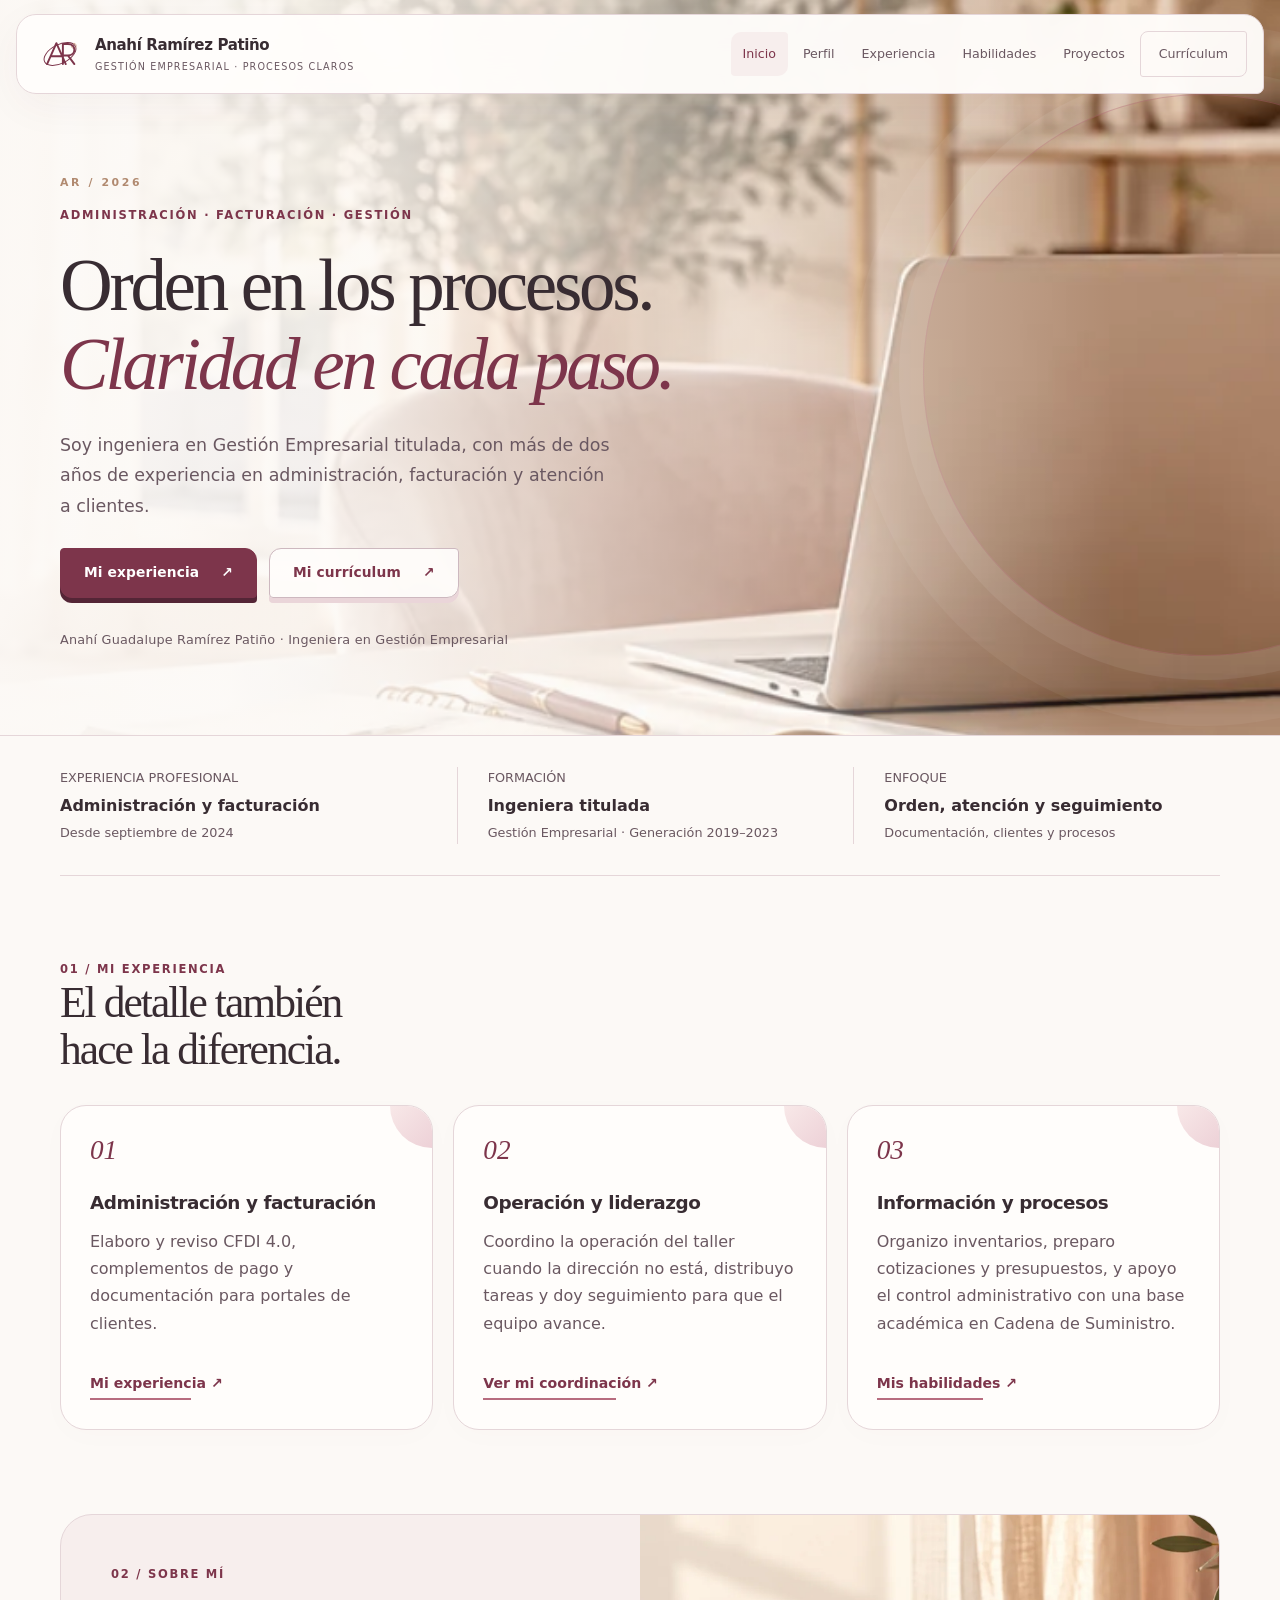
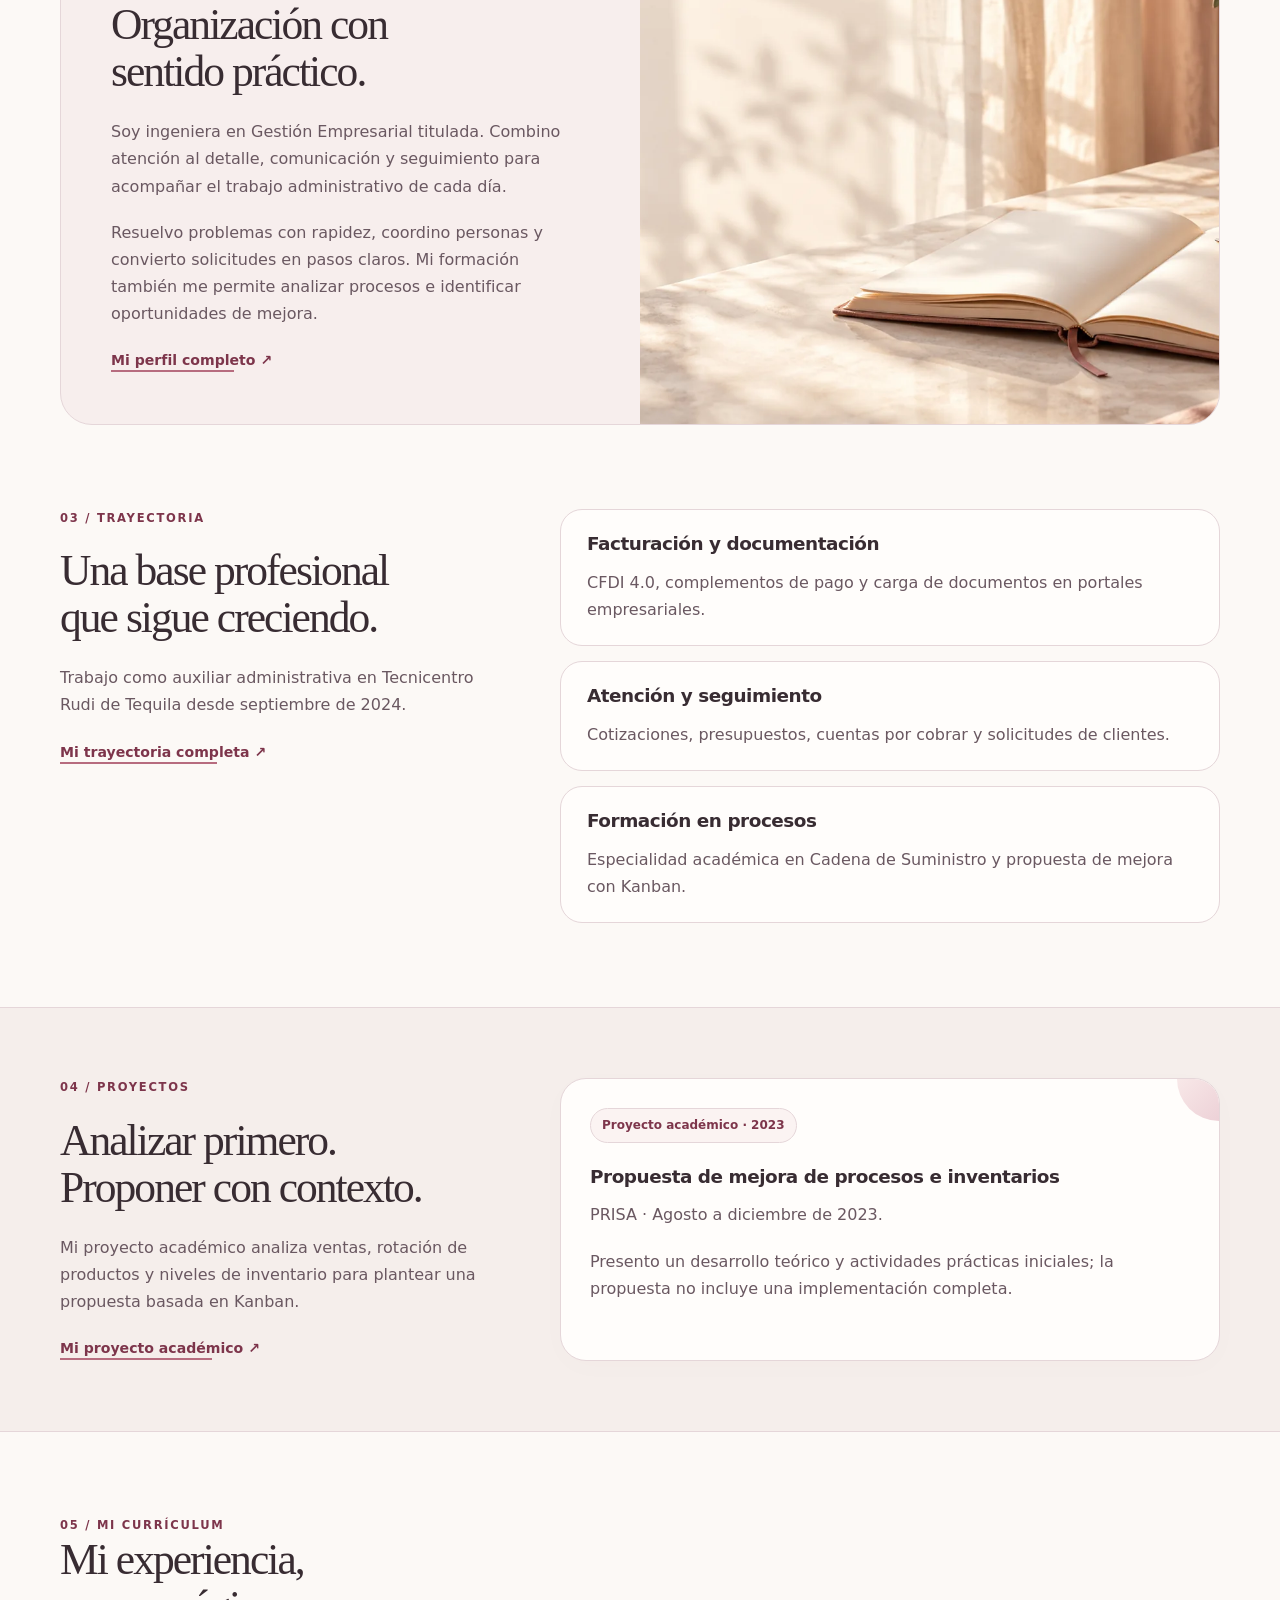
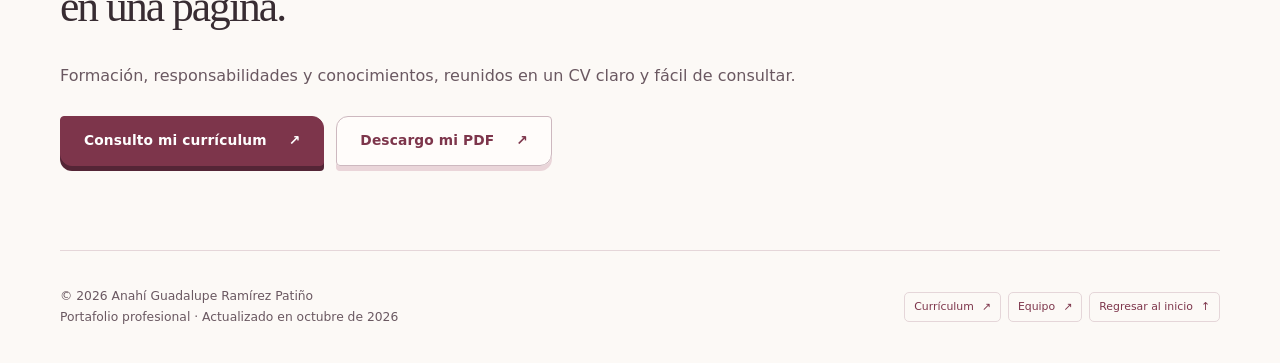
==== commit 22c5e621: "Elimina el bloque de equipo en proyectos" ====
--- a/perfiles/anahi/index.html
+++ b/perfiles/anahi/index.html
@@ -1,5 +1,5 @@
 <!doctype html>
-<html lang="es-MX"><head><meta charset="utf-8"><meta name="viewport" content="width=device-width,initial-scale=1"><meta name="theme-color" content="#fcf9f6"><meta name="description" content="Soy ingeniera en Gestión Empresarial titulada, con más de dos años de experiencia en administración, facturación y atención a clientes."><title>Portafolio profesional · Anahí Ramírez</title><link rel="canonical" href="https://descobt-stack.github.io/Equipo-Dinamita-Alfa-Lobo-Buena-Onda/perfiles/anahi/index.html"><link rel="icon" type="image/svg+xml" href="assets/ar-mark.svg?v=20261041"><link rel="stylesheet" href="assets/site.css?v=20261041"><link rel="preload" as="image" href="assets/inicio.webp"><script src="assets/site.js?v=20261041" defer></script></head>
-<body><a class="skip" href="#contenido">Saltar al contenido</a><header class="header"><nav class="nav" aria-label="Navegación principal"><a class="brand" href="index.html" aria-label="Anahí Ramírez · Inicio"><img src="assets/ar-mark.svg?v=20261041" alt="" width="46" height="46"><span><strong>Anahí Ramírez Patiño</strong><small>Gestión empresarial · procesos claros</small></span></a><button type="button" class="menu" aria-controls="navLinks" aria-expanded="false">Menú</button><div class="links" id="navLinks"><a href="index.html" aria-current="page">Inicio</a><a href="perfil.html">Perfil</a><a href="experiencia.html">Experiencia</a><a href="habilidades.html">Habilidades</a><a href="proyectos.html">Proyectos</a><a href="cv.html" class="nav-cv">Currículum</a></div></nav></header>
+<html lang="es-MX"><head><meta charset="utf-8"><meta name="viewport" content="width=device-width,initial-scale=1"><meta name="theme-color" content="#fcf9f6"><meta name="description" content="Soy ingeniera en Gestión Empresarial titulada, con más de dos años de experiencia en administración, facturación y atención a clientes."><title>Portafolio profesional · Anahí Ramírez</title><link rel="canonical" href="https://descobt-stack.github.io/Equipo-Dinamita-Alfa-Lobo-Buena-Onda/perfiles/anahi/index.html"><link rel="icon" type="image/svg+xml" href="assets/ar-mark.svg?v=20261043"><link rel="stylesheet" href="assets/site.css?v=20261043"><link rel="preload" as="image" href="assets/inicio.webp"><script src="assets/site.js?v=20261043" defer></script></head>
+<body><a class="skip" href="#contenido">Saltar al contenido</a><header class="header"><nav class="nav" aria-label="Navegación principal"><a class="brand" href="index.html" aria-label="Anahí Ramírez · Inicio"><img src="assets/ar-mark.svg?v=20261043" alt="" width="46" height="46"><span><strong>Anahí Ramírez Patiño</strong><small>Gestión empresarial · procesos claros</small></span></a><button type="button" class="menu" aria-controls="navLinks" aria-expanded="false">Menú</button><div class="links" id="navLinks"><a href="index.html" aria-current="page">Inicio</a><a href="perfil.html">Perfil</a><a href="experiencia.html">Experiencia</a><a href="habilidades.html">Habilidades</a><a href="proyectos.html">Proyectos</a><a href="cv.html" class="nav-cv">Currículum</a></div></nav></header>
 <main id="contenido"><section class="hero" aria-labelledby="hero-title"><picture class="art" aria-hidden="true"><source media="(max-width:640px)" srcset="assets/inicio-mobile.webp"><img src="assets/inicio.webp" width="1536" height="1024" alt="" fetchpriority="high"></picture><div class="shell"><div class="hero-content"><p class="kicker">Administración · Facturación · Gestión</p><h1 id="hero-title">Orden en los procesos.<br><em>Claridad en cada paso.</em></h1><p class="lead">Soy ingeniera en Gestión Empresarial titulada, con más de dos años de experiencia en administración, facturación y atención a clientes.</p><div class="actions"><a class="button primary" href="experiencia.html">Mi experiencia <span aria-hidden="true">↗</span></a><a class="button " href="cv.html">Mi currículum <span aria-hidden="true">↗</span></a></div><p class="name">Anahí Guadalupe Ramírez Patiño · Ingeniera en Gestión Empresarial</p></div></div></section><div class="shell proof"><div><span>EXPERIENCIA PROFESIONAL</span><strong>Administración y facturación</strong><span>Desde septiembre de 2024</span></div><div><span>FORMACIÓN</span><strong>Ingeniera titulada</strong><span>Gestión Empresarial · Generación 2019–2023</span></div><div><span>ENFOQUE</span><strong>Orden, atención y seguimiento</strong><span>Documentación, clientes y procesos</span></div></div><section class="shell section"><div class="section-head"><div><p class="kicker">01 / Mi experiencia</p><h2>El detalle también<br>hace la diferencia.</h2></div></div><div class="grid"><article class="card"><span class="number">01</span><h3>Administración y facturación</h3><p>Elaboro y reviso CFDI 4.0, complementos de pago y documentación para portales de clientes.</p><a class="text-link" href="experiencia.html">Mi experiencia ↗</a></article><article class="card"><span class="number">02</span><h3>Operación y liderazgo</h3><p>Coordino la operación del taller cuando la dirección no está, distribuyo tareas y doy seguimiento para que el equipo avance.</p><a class="text-link" href="experiencia.html">Ver mi coordinación ↗</a></article><article class="card"><span class="number">03</span><h3>Información y procesos</h3><p>Organizo inventarios, preparo cotizaciones y presupuestos, y apoyo el control administrativo con una base académica en Cadena de Suministro.</p><a class="text-link" href="habilidades.html">Mis habilidades ↗</a></article></div></section><section class="shell photo-panel"><div><p class="kicker">02 / Sobre mí</p><h2>Organización con<br>sentido práctico.</h2><p>Soy ingeniera en Gestión Empresarial titulada. Combino atención al detalle, comunicación y seguimiento para acompañar el trabajo administrativo de cada día.</p><p>Resuelvo problemas con rapidez, coordino personas y convierto solicitudes en pasos claros. Mi formación también me permite analizar procesos e identificar oportunidades de mejora.</p><a class="text-link" href="perfil.html">Mi perfil completo ↗</a></div><picture><source media="(max-width:640px)" srcset="assets/perfil-mobile.webp"><img src="assets/perfil.webp" alt="Cuaderno y herramientas de escritura en un espacio de trabajo luminoso; imagen ilustrativa." width="768" height="650" loading="lazy"></picture></section><section class="shell section split"><div><p class="kicker">03 / Trayectoria</p><h2>Una base profesional<br>que sigue creciendo.</h2><p>Trabajo como auxiliar administrativa en Tecnicentro Rudi de Tequila desde septiembre de 2024.</p><a class="text-link" href="experiencia.html">Mi trayectoria completa ↗</a></div><div class="detail-list"><article><h3>Facturación y documentación</h3><p>CFDI 4.0, complementos de pago y carga de documentos en portales empresariales.</p></article><article><h3>Atención y seguimiento</h3><p>Cotizaciones, presupuestos, cuentas por cobrar y solicitudes de clientes.</p></article><article><h3>Formación en procesos</h3><p>Especialidad académica en Cadena de Suministro y propuesta de mejora con Kanban.</p></article></div></section><div class="band"><section class="shell section split"><div><p class="kicker">04 / Proyectos</p><h2>Analizar primero.<br>Proponer con contexto.</h2><p>Mi proyecto académico analiza ventas, rotación de productos y niveles de inventario para plantear una propuesta basada en Kanban.</p><a class="text-link" href="proyectos.html">Mi proyecto académico ↗</a></div><div class="card"><span class="tag">Proyecto académico · 2023</span><h3 style="margin-top:22px">Propuesta de mejora de procesos e inventarios</h3><p>PRISA · Agosto a diciembre de 2023.</p><p>Presento un desarrollo teórico y actividades prácticas iniciales; la propuesta no incluye una implementación completa.</p></div></section></div><section class="shell section"><div class="section-head"><div><p class="kicker">05 / Mi currículum</p><h2>Mi experiencia,<br>en una página.</h2></div></div><p>Formación, responsabilidades y conocimientos, reunidos en un CV claro y fácil de consultar.</p><div class="actions"><a class="button primary" href="cv.html">Consulto mi currículum <span aria-hidden="true">↗</span></a><a class="button " href="assets/CV_Anahi_Ramirez_2026_PUBLICO.pdf" download>Descargo mi PDF <span aria-hidden="true">↗</span></a></div></section></main>
 <footer class="shell footer"><div><p>© 2026 Anahí Guadalupe Ramírez Patiño</p><p>Portafolio profesional · Actualizado en octubre de 2026</p></div><nav class="footer-actions" aria-label="Enlaces finales"><a class="footer-button" href="cv.html">Currículum <span aria-hidden="true">↗</span></a><a class="footer-button" href="equipo.html">Equipo <span aria-hidden="true">↗</span></a><a class="footer-button" href="#contenido">Regresar al inicio <span aria-hidden="true">↑</span></a></nav></footer></body></html>
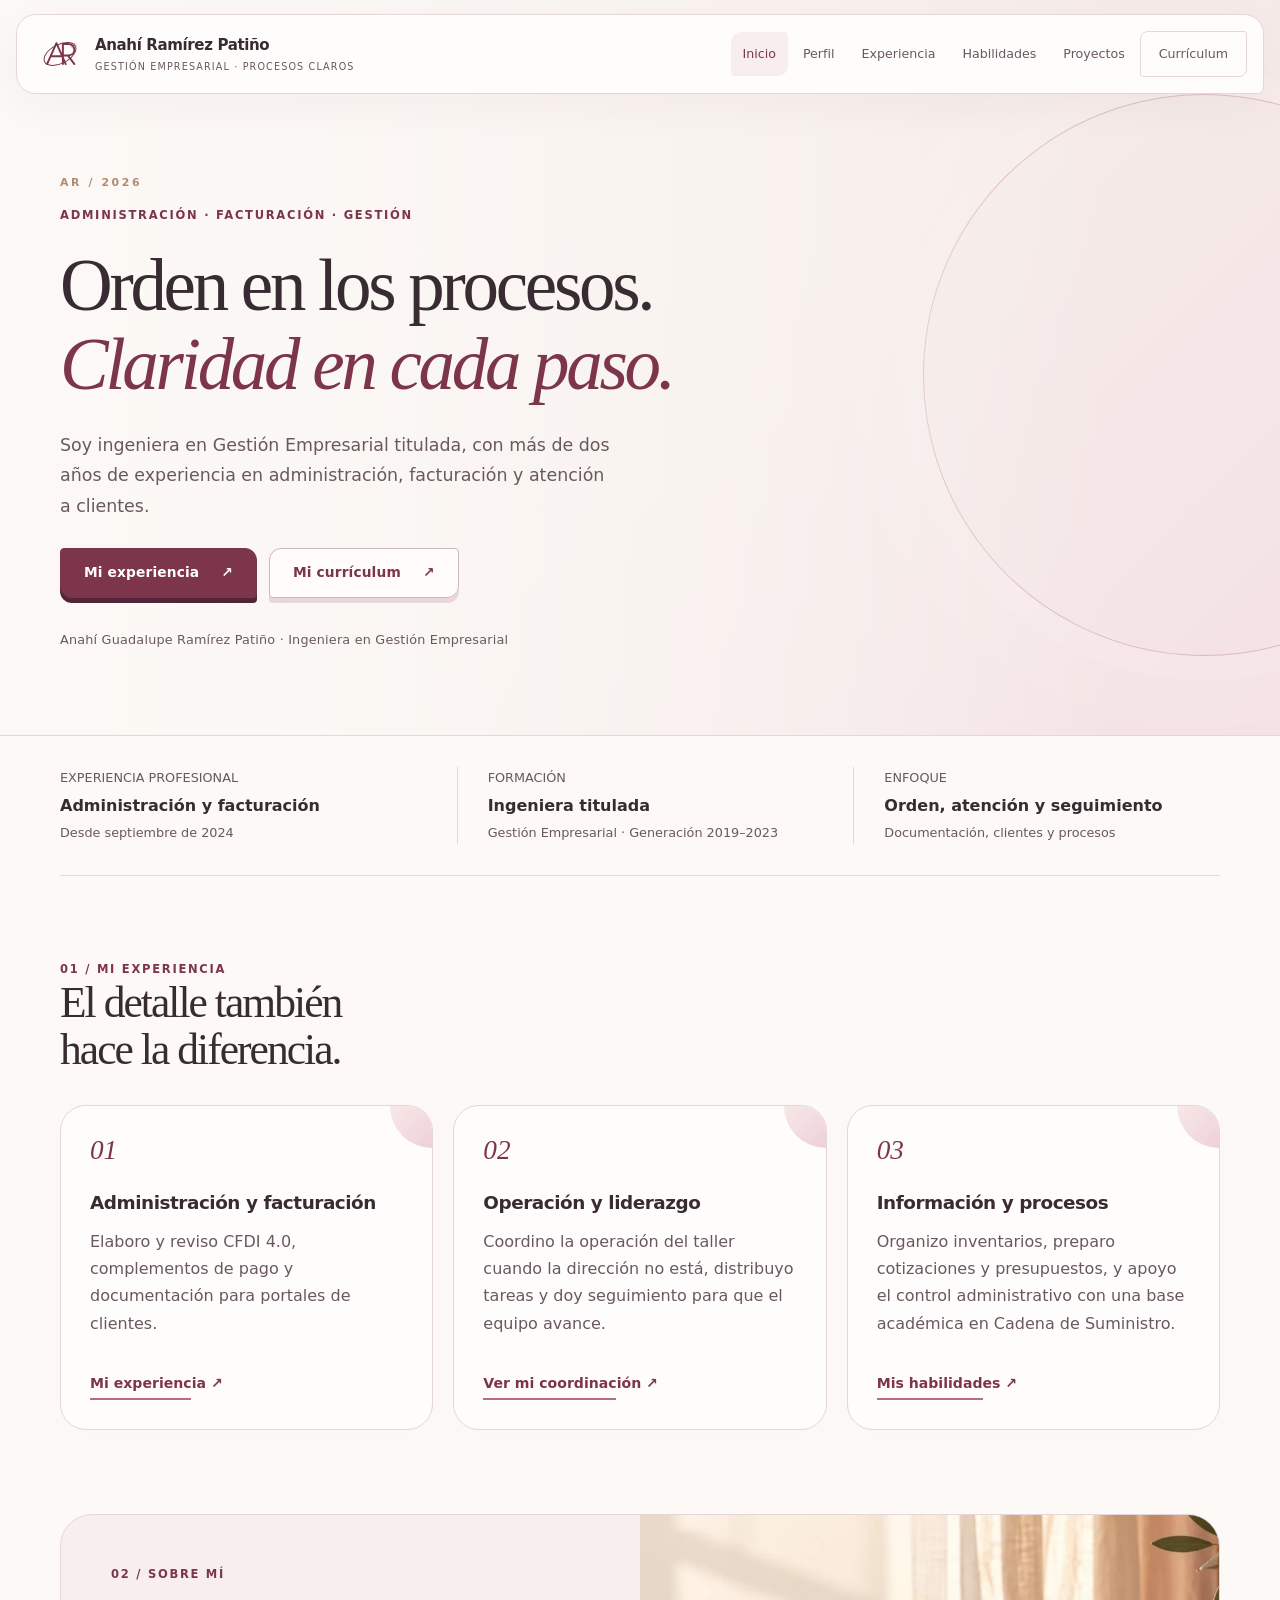
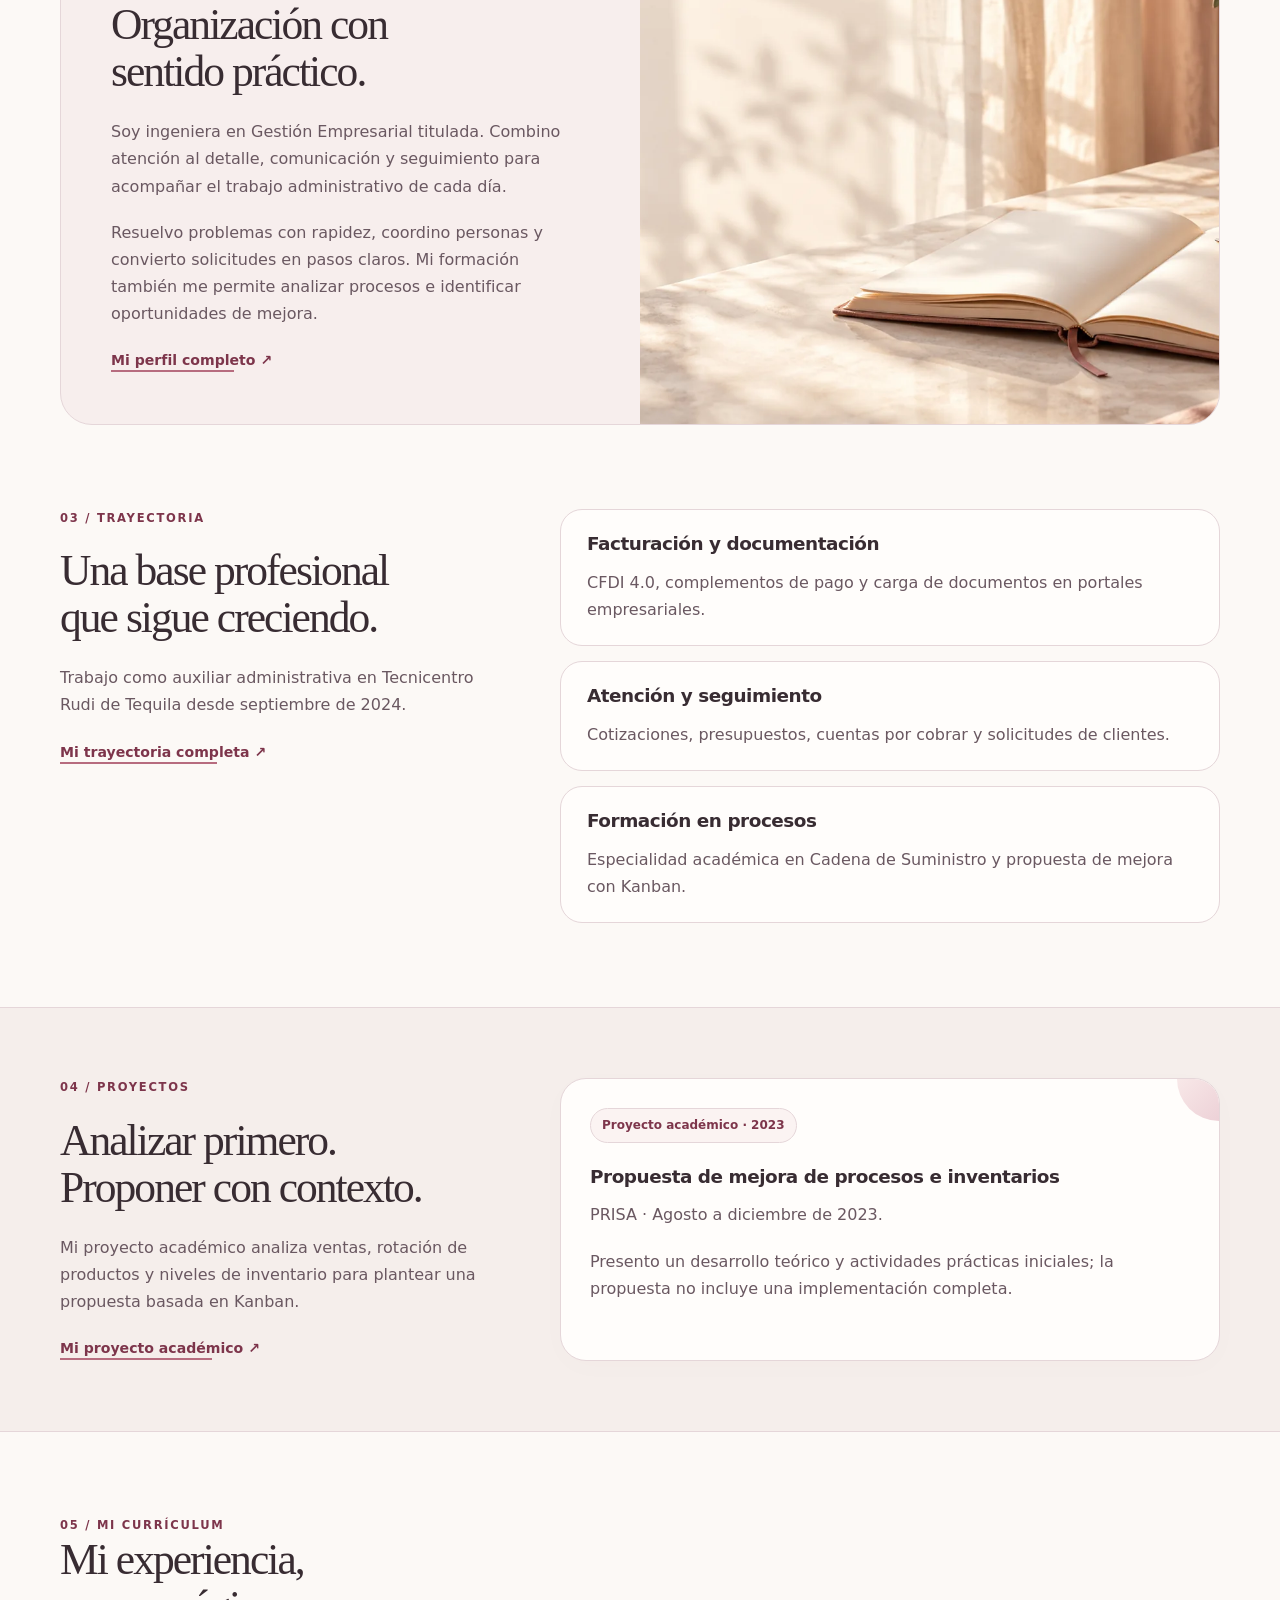
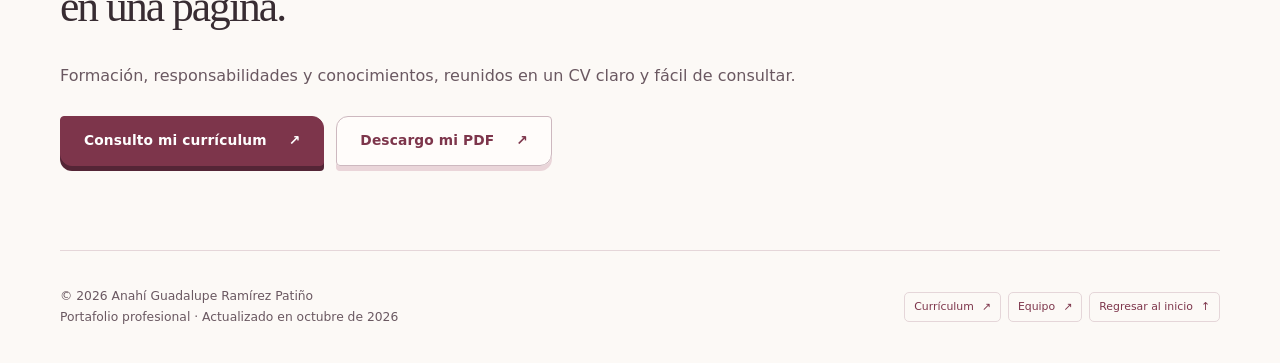
==== commit 78317b50: "Airea y simplifica la información del CV" ====
--- a/perfiles/anahi/index.html
+++ b/perfiles/anahi/index.html
@@ -1,5 +1,5 @@
 <!doctype html>
-<html lang="es-MX"><head><meta charset="utf-8"><meta name="viewport" content="width=device-width,initial-scale=1"><meta name="theme-color" content="#fcf9f6"><meta name="description" content="Soy ingeniera en Gestión Empresarial titulada, con más de dos años de experiencia en administración, facturación y atención a clientes."><title>Portafolio profesional · Anahí Ramírez</title><link rel="canonical" href="https://descobt-stack.github.io/Equipo-Dinamita-Alfa-Lobo-Buena-Onda/perfiles/anahi/index.html"><link rel="icon" type="image/svg+xml" href="assets/ar-mark.svg?v=20261043"><link rel="stylesheet" href="assets/site.css?v=20261043"><link rel="preload" as="image" href="assets/inicio.webp"><script src="assets/site.js?v=20261043" defer></script></head>
-<body><a class="skip" href="#contenido">Saltar al contenido</a><header class="header"><nav class="nav" aria-label="Navegación principal"><a class="brand" href="index.html" aria-label="Anahí Ramírez · Inicio"><img src="assets/ar-mark.svg?v=20261043" alt="" width="46" height="46"><span><strong>Anahí Ramírez Patiño</strong><small>Gestión empresarial · procesos claros</small></span></a><button type="button" class="menu" aria-controls="navLinks" aria-expanded="false">Menú</button><div class="links" id="navLinks"><a href="index.html" aria-current="page">Inicio</a><a href="perfil.html">Perfil</a><a href="experiencia.html">Experiencia</a><a href="habilidades.html">Habilidades</a><a href="proyectos.html">Proyectos</a><a href="cv.html" class="nav-cv">Currículum</a></div></nav></header>
-<main id="contenido"><section class="hero" aria-labelledby="hero-title"><picture class="art" aria-hidden="true"><source media="(max-width:640px)" srcset="assets/inicio-mobile.webp"><img src="assets/inicio.webp" width="1536" height="1024" alt="" fetchpriority="high"></picture><div class="shell"><div class="hero-content"><p class="kicker">Administración · Facturación · Gestión</p><h1 id="hero-title">Orden en los procesos.<br><em>Claridad en cada paso.</em></h1><p class="lead">Soy ingeniera en Gestión Empresarial titulada, con más de dos años de experiencia en administración, facturación y atención a clientes.</p><div class="actions"><a class="button primary" href="experiencia.html">Mi experiencia <span aria-hidden="true">↗</span></a><a class="button " href="cv.html">Mi currículum <span aria-hidden="true">↗</span></a></div><p class="name">Anahí Guadalupe Ramírez Patiño · Ingeniera en Gestión Empresarial</p></div></div></section><div class="shell proof"><div><span>EXPERIENCIA PROFESIONAL</span><strong>Administración y facturación</strong><span>Desde septiembre de 2024</span></div><div><span>FORMACIÓN</span><strong>Ingeniera titulada</strong><span>Gestión Empresarial · Generación 2019–2023</span></div><div><span>ENFOQUE</span><strong>Orden, atención y seguimiento</strong><span>Documentación, clientes y procesos</span></div></div><section class="shell section"><div class="section-head"><div><p class="kicker">01 / Mi experiencia</p><h2>El detalle también<br>hace la diferencia.</h2></div></div><div class="grid"><article class="card"><span class="number">01</span><h3>Administración y facturación</h3><p>Elaboro y reviso CFDI 4.0, complementos de pago y documentación para portales de clientes.</p><a class="text-link" href="experiencia.html">Mi experiencia ↗</a></article><article class="card"><span class="number">02</span><h3>Operación y liderazgo</h3><p>Coordino la operación del taller cuando la dirección no está, distribuyo tareas y doy seguimiento para que el equipo avance.</p><a class="text-link" href="experiencia.html">Ver mi coordinación ↗</a></article><article class="card"><span class="number">03</span><h3>Información y procesos</h3><p>Organizo inventarios, preparo cotizaciones y presupuestos, y apoyo el control administrativo con una base académica en Cadena de Suministro.</p><a class="text-link" href="habilidades.html">Mis habilidades ↗</a></article></div></section><section class="shell photo-panel"><div><p class="kicker">02 / Sobre mí</p><h2>Organización con<br>sentido práctico.</h2><p>Soy ingeniera en Gestión Empresarial titulada. Combino atención al detalle, comunicación y seguimiento para acompañar el trabajo administrativo de cada día.</p><p>Resuelvo problemas con rapidez, coordino personas y convierto solicitudes en pasos claros. Mi formación también me permite analizar procesos e identificar oportunidades de mejora.</p><a class="text-link" href="perfil.html">Mi perfil completo ↗</a></div><picture><source media="(max-width:640px)" srcset="assets/perfil-mobile.webp"><img src="assets/perfil.webp" alt="Cuaderno y herramientas de escritura en un espacio de trabajo luminoso; imagen ilustrativa." width="768" height="650" loading="lazy"></picture></section><section class="shell section split"><div><p class="kicker">03 / Trayectoria</p><h2>Una base profesional<br>que sigue creciendo.</h2><p>Trabajo como auxiliar administrativa en Tecnicentro Rudi de Tequila desde septiembre de 2024.</p><a class="text-link" href="experiencia.html">Mi trayectoria completa ↗</a></div><div class="detail-list"><article><h3>Facturación y documentación</h3><p>CFDI 4.0, complementos de pago y carga de documentos en portales empresariales.</p></article><article><h3>Atención y seguimiento</h3><p>Cotizaciones, presupuestos, cuentas por cobrar y solicitudes de clientes.</p></article><article><h3>Formación en procesos</h3><p>Especialidad académica en Cadena de Suministro y propuesta de mejora con Kanban.</p></article></div></section><div class="band"><section class="shell section split"><div><p class="kicker">04 / Proyectos</p><h2>Analizar primero.<br>Proponer con contexto.</h2><p>Mi proyecto académico analiza ventas, rotación de productos y niveles de inventario para plantear una propuesta basada en Kanban.</p><a class="text-link" href="proyectos.html">Mi proyecto académico ↗</a></div><div class="card"><span class="tag">Proyecto académico · 2023</span><h3 style="margin-top:22px">Propuesta de mejora de procesos e inventarios</h3><p>PRISA · Agosto a diciembre de 2023.</p><p>Presento un desarrollo teórico y actividades prácticas iniciales; la propuesta no incluye una implementación completa.</p></div></section></div><section class="shell section"><div class="section-head"><div><p class="kicker">05 / Mi currículum</p><h2>Mi experiencia,<br>en una página.</h2></div></div><p>Formación, responsabilidades y conocimientos, reunidos en un CV claro y fácil de consultar.</p><div class="actions"><a class="button primary" href="cv.html">Consulto mi currículum <span aria-hidden="true">↗</span></a><a class="button " href="assets/CV_Anahi_Ramirez_2026_PUBLICO.pdf" download>Descargo mi PDF <span aria-hidden="true">↗</span></a></div></section></main>
+<html lang="es-MX"><head><meta charset="utf-8"><meta name="viewport" content="width=device-width,initial-scale=1"><meta name="theme-color" content="#fcf9f6"><meta name="description" content="Soy ingeniera en Gestión Empresarial titulada, con más de dos años de experiencia en administración, facturación y atención a clientes."><title>Portafolio profesional · Anahí Ramírez</title><link rel="canonical" href="https://descobt-stack.github.io/Equipo-Dinamita-Alfa-Lobo-Buena-Onda/perfiles/anahi/index.html"><link rel="icon" type="image/svg+xml" href="assets/ar-mark.svg?v=20261045"><link rel="stylesheet" href="assets/site.css?v=20261045"><link rel="preload" as="image" href="assets/inicio.webp"><script src="assets/site.js?v=20261045" defer></script></head>
+<body><a class="skip" href="#contenido">Saltar al contenido</a><header class="header"><nav class="nav" aria-label="Navegación principal"><a class="brand" href="index.html" aria-label="Anahí Ramírez · Inicio"><img src="assets/ar-mark.svg?v=20261045" alt="" width="46" height="46"><span><strong>Anahí Ramírez Patiño</strong><small>Gestión empresarial · procesos claros</small></span></a><button type="button" class="menu" aria-controls="navLinks" aria-expanded="false">Menú</button><div class="links" id="navLinks"><a href="index.html" aria-current="page">Inicio</a><a href="perfil.html">Perfil</a><a href="experiencia.html">Experiencia</a><a href="habilidades.html">Habilidades</a><a href="proyectos.html">Proyectos</a><a href="cv.html" class="nav-cv">Currículum</a></div></nav></header>
+<main id="contenido"><section class="hero" aria-labelledby="hero-title"><picture class="art" aria-hidden="true"><source media="(max-width:640px)" srcset="assets/inicio-mobile.webp"><img src="assets/inicio.webp" width="1536" height="1024" alt="" fetchpriority="high"></picture><div class="shell"><div class="hero-content"><p class="kicker">Administración · Facturación · Gestión</p><h1 id="hero-title">Orden en los procesos.<br><em>Claridad en cada paso.</em></h1><p class="lead">Soy ingeniera en Gestión Empresarial titulada, con más de dos años de experiencia en administración, facturación y atención a clientes.</p><div class="actions"><a class="button primary" href="experiencia.html">Mi experiencia <span aria-hidden="true">↗</span></a><a class="button " href="cv.html">Mi currículum <span aria-hidden="true">↗</span></a></div><p class="name">Anahí Guadalupe Ramírez Patiño · Ingeniera en Gestión Empresarial</p></div></div></section><div class="shell proof"><div><span>EXPERIENCIA PROFESIONAL</span><strong>Administración y facturación</strong><span>Desde septiembre de 2024</span></div><div><span>FORMACIÓN</span><strong>Ingeniera titulada</strong><span>Gestión Empresarial · Generación 2019–2023</span></div><div><span>ENFOQUE</span><strong>Orden, atención y seguimiento</strong><span>Documentación, clientes y procesos</span></div></div><section class="shell section"><div class="section-head"><div><p class="kicker">01 / Mi experiencia</p><h2>El detalle también<br>hace la diferencia.</h2></div></div><div class="grid"><article class="card"><span class="number">01</span><h3>Administración y facturación</h3><p>Elaboro y reviso CFDI 4.0, complementos de pago y documentación para portales de clientes.</p><a class="text-link" href="experiencia.html">Mi experiencia ↗</a></article><article class="card"><span class="number">02</span><h3>Operación y liderazgo</h3><p>Coordino la operación del taller cuando la dirección no está, distribuyo tareas y doy seguimiento para que el equipo avance.</p><a class="text-link" href="experiencia.html">Ver mi coordinación ↗</a></article><article class="card"><span class="number">03</span><h3>Información y procesos</h3><p>Organizo inventarios, preparo cotizaciones y presupuestos, y apoyo el control administrativo con una base académica en Cadena de Suministro.</p><a class="text-link" href="habilidades.html">Mis habilidades ↗</a></article></div></section><section class="shell photo-panel"><div><p class="kicker">02 / Sobre mí</p><h2>Organización con<br>sentido práctico.</h2><p>Soy ingeniera en Gestión Empresarial titulada. Combino atención al detalle, comunicación y seguimiento para acompañar el trabajo administrativo de cada día.</p><p>Resuelvo problemas con rapidez, coordino personas y convierto solicitudes en pasos claros. Mi formación también me permite analizar procesos e identificar oportunidades de mejora.</p><a class="text-link" href="perfil.html">Mi perfil completo ↗</a></div><picture><source media="(max-width:640px)" srcset="assets/perfil-mobile.webp"><img src="assets/perfil.webp" alt="Cuaderno y herramientas de escritura en un espacio de trabajo luminoso; imagen ilustrativa." width="768" height="650" loading="lazy"></picture></section><section class="shell section split"><div><p class="kicker">03 / Trayectoria</p><h2>Una base profesional<br>que sigue creciendo.</h2><p>Trabajo como auxiliar administrativa en Tecnicentro Rudi de Tequila desde septiembre de 2024.</p><a class="text-link" href="experiencia.html">Mi trayectoria completa ↗</a></div><div class="detail-list"><article><h3>Facturación y documentación</h3><p>CFDI 4.0, complementos de pago y carga de documentos en portales empresariales.</p></article><article><h3>Atención y seguimiento</h3><p>Cotizaciones, presupuestos, cuentas por cobrar y solicitudes de clientes.</p></article><article><h3>Formación en procesos</h3><p>Especialidad académica en Cadena de Suministro y propuesta de mejora con Kanban.</p></article></div></section><div class="band"><section class="shell section split"><div><p class="kicker">04 / Proyectos</p><h2>Analizar primero.<br>Proponer con contexto.</h2><p>Mi proyecto académico analiza ventas, rotación de productos y niveles de inventario para plantear una propuesta basada en Kanban.</p><a class="text-link" href="proyectos.html">Mi proyecto académico ↗</a></div><div class="card"><span class="tag">Proyecto académico · 2023</span><h3 style="margin-top:22px">Propuesta de mejora de procesos e inventarios</h3><p>PRISA · Agosto a diciembre de 2023.</p><p>Presento un desarrollo teórico y actividades prácticas iniciales; la propuesta no incluye una implementación completa.</p></div></section></div><section class="shell section"><div class="section-head"><div><p class="kicker">05 / Mi currículum</p><h2>Mi experiencia,<br>en una página.</h2></div></div><p>Formación, responsabilidades y conocimientos, reunidos en un CV claro y fácil de consultar.</p><div class="actions"><a class="button primary" href="cv.html">Consulto mi currículum <span aria-hidden="true">↗</span></a><a class="button " href="assets/CV_Anahi_Ramirez_2026_PUBLICO.pdf?v=20261045" download>Descargo mi PDF <span aria-hidden="true">↗</span></a></div></section></main>
 <footer class="shell footer"><div><p>© 2026 Anahí Guadalupe Ramírez Patiño</p><p>Portafolio profesional · Actualizado en octubre de 2026</p></div><nav class="footer-actions" aria-label="Enlaces finales"><a class="footer-button" href="cv.html">Currículum <span aria-hidden="true">↗</span></a><a class="footer-button" href="equipo.html">Equipo <span aria-hidden="true">↗</span></a><a class="footer-button" href="#contenido">Regresar al inicio <span aria-hidden="true">↑</span></a></nav></footer></body></html>
